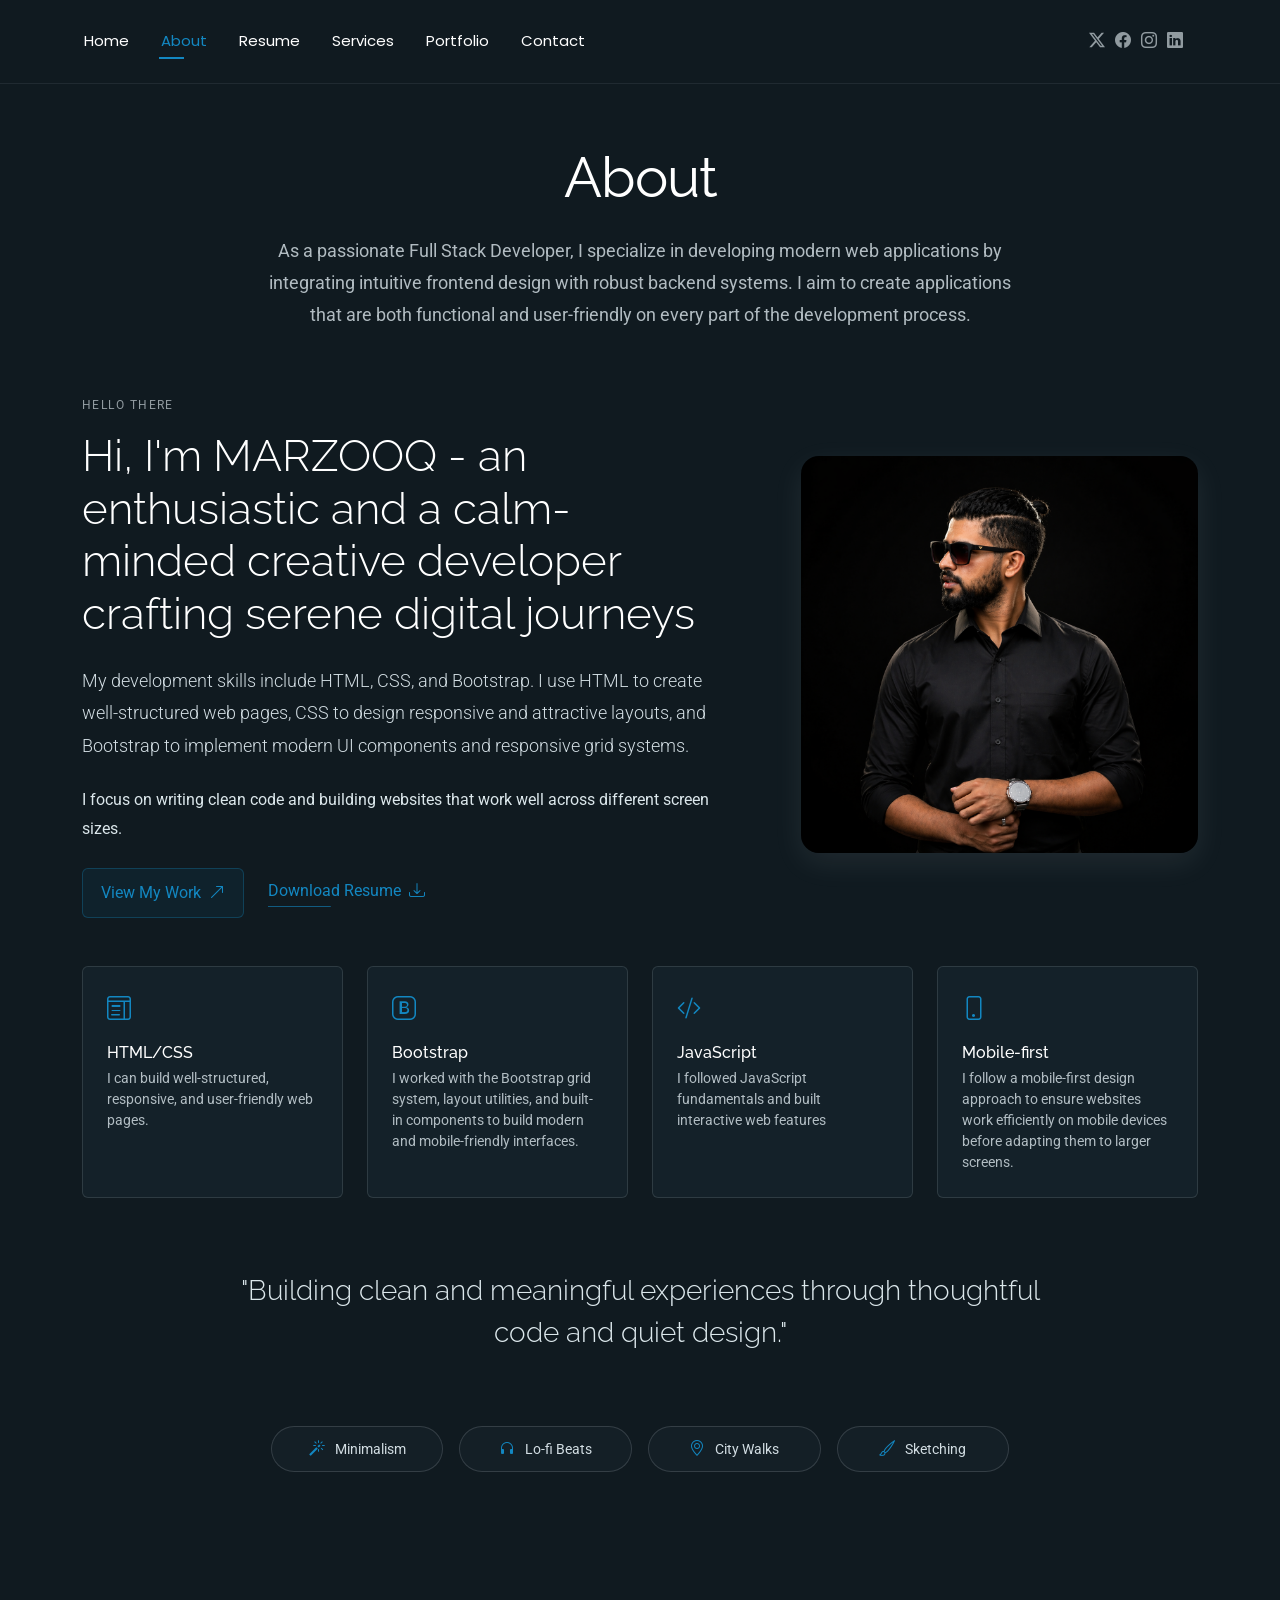
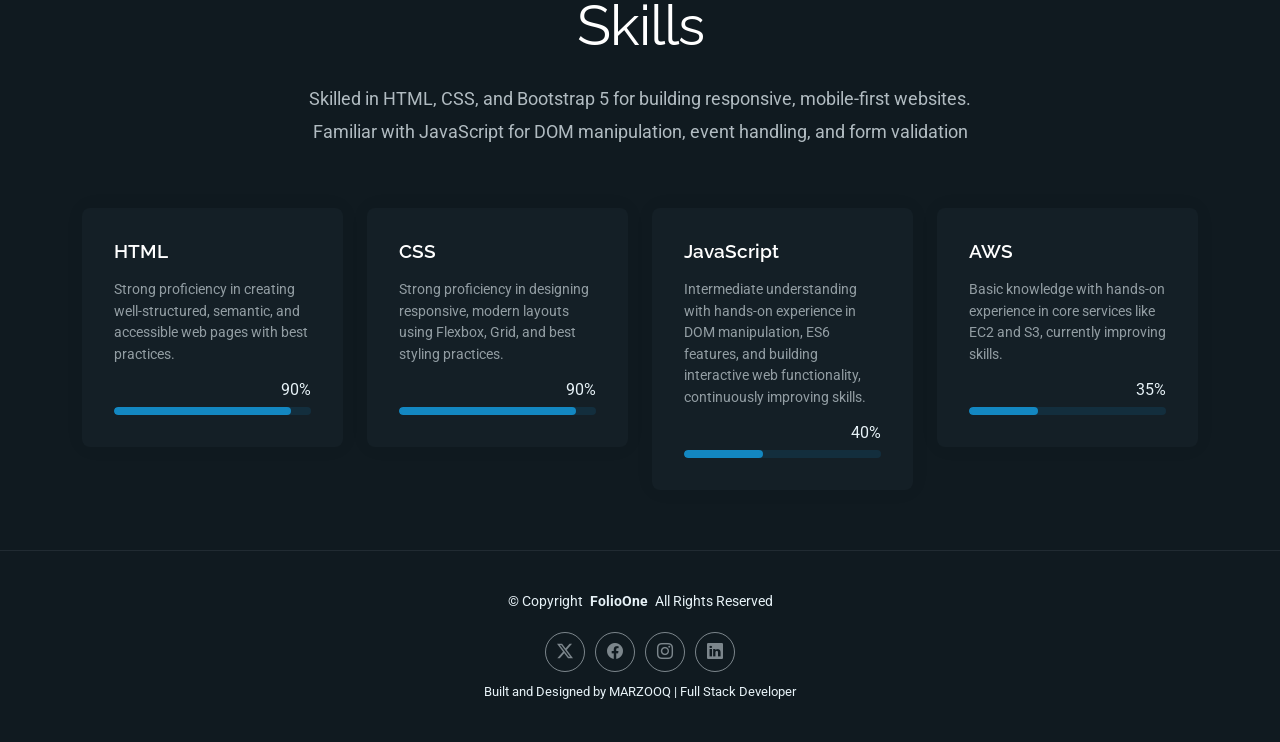
==== about.html @ c89bd039 "Add files via upload" ====
<!DOCTYPE html>
<html lang="en">

<head>
  <meta charset="utf-8">
  <meta content="width=device-width, initial-scale=1.0" name="viewport">
  <title>About - FolioOne Bootstrap Template</title>
  <meta name="description" content="">
  <meta name="keywords" content="">

  <!-- Favicons -->
  <link href="assets/img/favicon.png" rel="icon">
  <link href="assets/img/apple-touch-icon.png" rel="apple-touch-icon">

  <!-- Fonts -->
  <link href="https://fonts.googleapis.com" rel="preconnect">
  <link href="https://fonts.gstatic.com" rel="preconnect" crossorigin>
  <link href="https://fonts.googleapis.com/css2?family=Roboto:ital,wght@0,100;0,300;0,400;0,500;0,700;0,900;1,100;1,300;1,400;1,500;1,700;1,900&family=Poppins:ital,wght@0,100;0,200;0,300;0,400;0,500;0,600;0,700;0,800;0,900;1,100;1,200;1,300;1,400;1,500;1,600;1,700;1,800;1,900&family=Raleway:ital,wght@0,100;0,200;0,300;0,400;0,500;0,600;0,700;0,800;0,900;1,100;1,200;1,300;1,400;1,500;1,600;1,700;1,800;1,900&display=swap" rel="stylesheet">

  <!-- Vendor CSS Files -->
  <link href="assets/vendor/bootstrap/css/bootstrap.min.css" rel="stylesheet">
  <link href="assets/vendor/bootstrap-icons/bootstrap-icons.css" rel="stylesheet">
  <link href="assets/vendor/aos/aos.css" rel="stylesheet">
  <link href="assets/vendor/swiper/swiper-bundle.min.css" rel="stylesheet">
  <link href="assets/vendor/glightbox/css/glightbox.min.css" rel="stylesheet">

  <!-- Main CSS File -->
  <link href="assets/css/main.css" rel="stylesheet">

  <!-- =======================================================
  * Template Name: FolioOne
  * Template URL: https://bootstrapmade.com/folioone-bootstrap-portfolio-website-template/
  * Updated: Aug 23 2025 with Bootstrap v5.3.7
  * Author: BootstrapMade.com
  * License: https://bootstrapmade.com/license/
  ======================================================== -->
</head>

<body class="about-page">

  <header id="header" class="header d-flex align-items-center light-background sticky-top">
    <div class="container position-relative d-flex align-items-center justify-content-between">

      <!-- <a href="index.html" class="logo d-flex align-items-center me-auto me-xl-0">
      <img src="assets/img/logo.webp" alt="">
      <h1 class="sitename">FolioOne</h1> 
    </a> -->

      <nav id="navmenu" class="navmenu">
        <ul>
          <li><a href="index.html">Home</a></li>
          <li><a href="about.html" class="active">About</a></li>
          <li><a href="resume.html">Resume</a></li>
          <li><a href="services.html">Services</a></li>
          <li><a href="portfolio.html">Portfolio</a></li>
          <!-- <li class="dropdown"><a href="#"><span>Gallery</span> <i class="bi bi-chevron-down toggle-dropdown"></i></a>
            <ul>
              <li><a href="#">Dropdown 1</a></li>
              <li class="dropdown"><a href="#"><span>Photo Gallery</span> <i class="bi bi-chevron-down toggle-dropdown"></i></a>
                <ul>
                  <li><a href="#">Work Life</a></li>
                  <li><a href="#">Travel Memories</a></li>
                  <li><a href="#">Fun with Frinds</a></li>
                  <li><a href="#">This is our Village</a></li>
                  <li><a href="#">Food Gallery</a></li>
                </ul>
              </li>
              <li><a href="#">Dropdown 2</a></li>
              <li><a href="#">Dropdown 3</a></li>
              <li><a href="#">Dropdown 4</a></li>
            </ul>
          </li> -->
          <li><a href="contact.html">Contact</a></li>
        </ul>
        <i class="mobile-nav-toggle d-xl-none bi bi-list"></i>
      </nav>

      <div class="header-social-links">
        <a href="https://x.com/MARZOOQ2994" class="twitter"><i class="bi bi-twitter-x"></i></a>
        <a href="https://www.facebook.com/MarzooqMarzooqMZ" class="facebook"><i class="bi bi-facebook"></i></a>
        <a href="https://www.instagram.com/marzooq_marzooq_?igsh=MXN5eTN5eXBiYWl3YQ==" class="instagram"><i class="bi bi-instagram"></i></a>
        <a href="https://www.linkedin.com/in/marzooq-marzooq-4866113b1" class="linkedin"><i class="bi bi-linkedin"></i></a>
      </div>

    </div>
  </header>

  <main class="main">

    <!-- About Section -->
    <section id="about" class="about section">

      <!-- Section Title -->
      <div class="container section-title" data-aos="fade-up">
        <h2>About</h2>
        <p>As a passionate Full Stack Developer, I specialize in developing modern web applications by integrating intuitive frontend design with robust backend systems. I aim to create applications that are both functional and user-friendly on every part of the development process.</p>
      </div><!-- End Section Title -->

      <div class="container" data-aos="fade-up" data-aos-delay="100">

        <!-- Intro + Photo -->
        <div class="row align-items-center justify-content-between gy-5 mb-5">
          <div class="col-lg-7" data-aos="fade-right" data-aos-delay="150">
            <div class="intro-content">
              <span class="eyebrow">Hello there</span>
              <h2 class="headline">Hi, I'm MARZOOQ - an enthusiastic and a calm-minded creative developer crafting serene digital journeys</h2>
              <p class="lead">
                My development skills include HTML, CSS, and Bootstrap. I use HTML to create well-structured web pages, CSS to design responsive and attractive layouts, and Bootstrap to implement modern UI components and responsive grid systems.
              </p>
              <p>
                I focus on writing clean code and building websites that work well across different screen sizes.
              </p>

              <div class="cta-group">
                <a href="#portfolio" class="btn-ghost">
                  View My Work <i class="bi bi-arrow-up-right"></i>
                </a>
                <a href="#" class="link-underline">
                  Download Resume <i class="bi bi-download"></i>
                </a>
              </div>
            </div>
          </div>

          <div class="col-lg-5" data-aos="zoom-in" data-aos-delay="250">
            <figure class="profile-figure text-center text-lg-end">
              <img src="assets/img/profile/Marzooq.png" alt="Portrait of Alex" class="img-fluid profile-photo">
            </figure>
          </div>
        </div>
        <!-- End Intro + Photo -->

        <!-- Skills Grid -->
        <div class="mb-5">
          <div class="row g-4">
            <div class="col-6 col-md-4 col-lg-3" data-aos="fade-up" data-aos-delay="120">
              <div class="skill-item">
                <i class="bi bi-layout-text-window"></i>
                <h3>HTML/CSS</h3>
                <p>I can build well-structured, responsive, and user-friendly web pages.</p>
              </div>
            </div>
            <div class="col-6 col-md-4 col-lg-3" data-aos="fade-up" data-aos-delay="180">
              <div class="skill-item">
                <i class="bi bi-bootstrap"></i>
                <h3>Bootstrap</h3>
                <p>I worked with the Bootstrap grid system, layout utilities, and built-in components to build modern and mobile-friendly interfaces.</p>
              </div>
            </div>
            <div class="col-6 col-md-4 col-lg-3" data-aos="fade-up" data-aos-delay="240">
              <div class="skill-item">
                <i class="bi bi-code-slash"></i>
                <h3>JavaScript</h3>
                <p>I followed JavaScript fundamentals and built interactive web features</p>
              </div>
            </div>
            <div class="col-6 col-md-4 col-lg-3" data-aos="fade-up" data-aos-delay="300">
              <div class="skill-item">
                <i class="bi bi-phone"></i>
                <h3>Mobile-first</h3>
                <p>I follow a mobile-first design approach to ensure websites work efficiently on mobile devices before adapting them to larger screens.</p>
              </div>
            </div>
          </div>
        </div>
        <!-- End Skills Grid -->

        <!-- Journey Timeline -->
        <!-- <div class="mb-5">
          <div class="row g-4">
            <div class="col-md-6 col-lg-3" data-aos="fade-up" data-aos-delay="120">
              <article class="timeline-item">
                <span class="dot"></span>
                <time>2018</time>
                <h4>B.A. in Design</h4>
                <p>Quisque euismod turpis ut sapien luctus bibendum.</p>
              </article>
            </div>
            <div class="col-md-6 col-lg-3" data-aos="fade-up" data-aos-delay="180">
              <article class="timeline-item">
                <span class="dot"></span>
                <time>2020</time>
                <h4>Freelance Start</h4>
                <p>Mauris non arcu non urna convallis vulputate.</p>
              </article>
            </div>
            <div class="col-md-6 col-lg-3" data-aos="fade-up" data-aos-delay="240">
              <article class="timeline-item">
                <span class="dot"></span>
                <time>2022</time>
                <h4>Joined Creative Studio</h4>
                <p>Nunc sed nibh et libero fermentum posuere.</p>
              </article>
            </div>
            <div class="col-md-6 col-lg-3" data-aos="fade-up" data-aos-delay="300">
              <article class="timeline-item">
                <span class="dot"></span>
                <time>2026</time>
                <h4>Lead Frontend</h4>
                <p>Proin commodo massa sit amet urna pretium.</p>
              </article>
            </div>
          </div>
        </div> -->
        <!-- End Journey Timeline -->

        <!-- Quote -->
        <blockquote class="personal-quote text-center mb-5" data-aos="fade-down" data-aos-delay="200">
          <p>"Building clean and meaningful experiences through thoughtful code and quiet design."</p>
        </blockquote>
        <!-- End Quote -->

        <!-- Fun Facts -->
        <div class="row g-3 justify-content-center">
          <div class="col-6 col-md-3 col-lg-2" data-aos="zoom-in" data-aos-delay="120">
            <div class="fact-pill">
              <i class="bi bi-magic"></i>
              <span>Minimalism</span>
            </div>
          </div>
          <div class="col-6 col-md-3 col-lg-2" data-aos="zoom-in" data-aos-delay="160">
            <div class="fact-pill">
              <i class="bi bi-headphones"></i>
              <span>Lo-fi Beats</span>
            </div>
          </div>
          <div class="col-6 col-md-3 col-lg-2" data-aos="zoom-in" data-aos-delay="200">
            <div class="fact-pill">
              <i class="bi bi-geo-alt"></i>
              <span>City Walks</span>
            </div>
          </div>
          <div class="col-6 col-md-3 col-lg-2" data-aos="zoom-in" data-aos-delay="240">
            <div class="fact-pill">
              <i class="bi bi-brush"></i>
              <span>Sketching</span>
            </div>
          </div>
        </div>
        <!-- End Fun Facts -->

      </div>

    </section><!-- /About Section -->

    <!-- Skills Section -->
    <section id="skills" class="skills section">

      <!-- Section Title -->
      <div class="container section-title" data-aos="fade-up">
        <h2>Skills</h2>
        <p>Skilled in HTML, CSS, and Bootstrap 5 for building responsive, mobile-first websites. Familiar with JavaScript for DOM manipulation, event handling, and form validation</p>
      </div><!-- End Section Title -->

      <div class="container" data-aos="fade-up" data-aos-delay="100">

        <div class="row g-4 skills-animation">

          <div class="col-md-6 col-lg-3" data-aos="fade-up" data-aos-delay="100">
            <div class="skill-box">
              <h3>HTML</h3>
              <p>Strong proficiency in creating well-structured, semantic, and accessible web pages with best practices.</p>
              <span class="text-end d-block">90%</span>
              <div class="progress">
                <div class="progress-bar" role="progressbar" aria-valuenow="90" aria-valuemin="0" aria-valuemax="100"></div>
              </div>
            </div>
          </div>

          <div class="col-md-6 col-lg-3" data-aos="fade-up" data-aos-delay="200">
            <div class="skill-box">
              <h3>CSS</h3>
              <p>Strong proficiency in designing responsive, modern layouts using Flexbox, Grid, and best styling practices.</p>
              <span class="text-end d-block">90%</span>
              <div class="progress">
                <div class="progress-bar" role="progressbar" aria-valuenow="90" aria-valuemin="0" aria-valuemax="100"></div>
              </div>
            </div>
          </div>

          <div class="col-md-6 col-lg-3" data-aos="fade-up" data-aos-delay="300">
            <div class="skill-box">
              <h3>JavaScript</h3>
              <p>Intermediate understanding with hands-on experience in DOM manipulation, ES6 features, and building interactive web functionality, continuously improving skills.</p>
              <span class="text-end d-block">40%</span>
              <div class="progress">
                <div class="progress-bar" role="progressbar" aria-valuenow="40" aria-valuemin="0" aria-valuemax="100"></div>
              </div>
            </div>
          </div>

          <div class="col-md-6 col-lg-3" data-aos="fade-up" data-aos-delay="400">
            <div class="skill-box">
              <h3>AWS</h3>
              <p>Basic knowledge with hands-on experience in core services like EC2 and S3, currently improving skills.</p>
              <span class="text-end d-block">35%</span>
              <div class="progress">
                <div class="progress-bar" role="progressbar" aria-valuenow="35" aria-valuemin="0" aria-valuemax="100">
                </div>
              </div>
            </div>
          </div>

        </div>

      </div>

    </section><!-- /Skills Section -->

    <!-- Stats Section -->
    <!-- <section id="stats" class="stats section dark-background">

      <div class="container" data-aos="fade-up" data-aos-delay="100">

        <div class="row align-items-center">
          <div class="col-lg-4" data-aos="fade-up" data-aos-delay="200">
            <div class="avatars d-flex align-items-center">
              <img src="assets/img/person/person-m-2.webp" alt="Avatar 1" class="rounded-circle" loading="lazy">
              <img src="assets/img/person/person-m-3.webp" alt="Avatar 2" class="rounded-circle" loading="lazy">
              <img src="assets/img/person/person-f-5.webp" alt="Avatar 3" class="rounded-circle" loading="lazy">
              <img src="assets/img/person/person-m-5.webp" alt="Avatar 4" class="rounded-circle" loading="lazy">
            </div>
          </div>

          <div class="col-lg-8">
            <div class="row counters">
              <div class="col-md-4" data-aos="fade-up" data-aos-delay="300">
                <h2><span data-purecounter-start="0" data-purecounter-end="185" data-purecounter-duration="1" class="purecounter"></span>+</h2>
                <p>Nemo enim ipsam</p>
              </div>

              <div class="col-md-4" data-aos="fade-up" data-aos-delay="400">
                <h2><span data-purecounter-start="0" data-purecounter-end="32" data-purecounter-duration="1" class="purecounter"></span>K</h2>
                <p>Voluptatem sequi</p>
              </div>

              <div class="col-md-4" data-aos="fade-up" data-aos-delay="500">
                <h2><span data-purecounter-start="0" data-purecounter-end="128" data-purecounter-duration="1" class="purecounter"></span>+</h2>
                <p>Dolor sit consectetur</p>
              </div>
            </div>
          </div>
        </div>
      </div>

    </section>/Stats Section -->

    <!-- Testimonials Section -->
    <!-- <section id="testimonials" class="testimonials section"> -->

      <!-- Section Title -->
      <!-- <div class="container section-title" data-aos="fade-up">
        <h2>Testimonials</h2>
        <p>Necessitatibus eius consequatur ex aliquid fuga eum quidem sint consectetur velit</p>
      </div>End Section Title

      <div class="container" data-aos="fade-up" data-aos-delay="100">

        <div class="swiper init-swiper">
          <script type="application/json" class="swiper-config">
            {
              "loop": true,
              "speed": 600,
              "autoplay": {
                "delay": 5000
              },
              "slidesPerView": "auto",
              "pagination": {
                "el": ".swiper-pagination",
                "type": "bullets",
                "clickable": true
              }
            }
          </script>
          <div class="swiper-wrapper">

            <div class="swiper-slide">
              <div class="testimonial-item">
                <div class="row gy-4 justify-content-center">
                  <div class="col-lg-6">
                    <div class="testimonial-content">
                      <p>
                        <i class="bi bi-quote quote-icon-left"></i>
                        <span>Proin iaculis purus consequat sem cure digni ssim donec porttitora entum suscipit rhoncus. Accusantium quam, ultricies eget id, aliquam eget nibh et. Maecen aliquam, risus at semper.</span>
                        <i class="bi bi-quote quote-icon-right"></i>
                      </p>
                      <h3>Saul Goodman</h3>
                      <h4>Ceo &amp; Founder</h4>
                      <div class="stars">
                        <i class="bi bi-star-fill"></i><i class="bi bi-star-fill"></i><i class="bi bi-star-fill"></i><i class="bi bi-star-fill"></i><i class="bi bi-star-fill"></i>
                      </div>
                    </div>
                  </div>
                  <div class="col-lg-2 text-center">
                    <img src="assets/img/person/person-m-9.webp" class="img-fluid testimonial-img" alt="">
                  </div>
                </div>
              </div> -->
            <!-- </div>End testimonial item -->

            <!-- <div class="swiper-slide">
              <div class="testimonial-item">
                <div class="row gy-4 justify-content-center">
                  <div class="col-lg-6">
                    <div class="testimonial-content">
                      <p>
                        <i class="bi bi-quote quote-icon-left"></i>
                        <span>Export tempor illum tamen malis malis eram quae irure esse labore quem cillum quid cillum eram malis quorum velit fore eram velit sunt aliqua noster fugiat irure amet legam anim culpa.</span>
                        <i class="bi bi-quote quote-icon-right"></i>
                      </p>
                      <h3>Sara Wilsson</h3>
                      <h4>Designer</h4>
                      <div class="stars">
                        <i class="bi bi-star-fill"></i><i class="bi bi-star-fill"></i><i class="bi bi-star-fill"></i><i class="bi bi-star-fill"></i><i class="bi bi-star-fill"></i>
                      </div>
                    </div>
                  </div>
                  <div class="col-lg-2 text-center">
                    <img src="assets/img/person/person-f-5.webp" class="img-fluid testimonial-img" alt="">
                  </div>
                </div>
              </div> -->
            <!-- </div>End testimonial item -->

            <!-- <div class="swiper-slide">
              <div class="testimonial-item">
                <div class="row gy-4 justify-content-center">
                  <div class="col-lg-6">
                    <div class="testimonial-content">
                      <p>
                        <i class="bi bi-quote quote-icon-left"></i>
                        <span>Enim nisi quem export duis labore cillum quae magna enim sint quorum nulla quem veniam duis minim tempor labore quem eram duis noster aute amet eram fore quis sint minim.</span>
                        <i class="bi bi-quote quote-icon-right"></i>
                      </p>
                      <h3>Jena Karlis</h3>
                      <h4>Store Owner</h4>
                      <div class="stars">
                        <i class="bi bi-star-fill"></i><i class="bi bi-star-fill"></i><i class="bi bi-star-fill"></i><i class="bi bi-star-fill"></i><i class="bi bi-star-fill"></i>
                      </div>
                    </div>
                  </div>
                  <div class="col-lg-2 text-center">
                    <img src="assets/img/person/person-f-12.webp" class="img-fluid testimonial-img" alt="">
                  </div>
                </div>
              </div>
            </div>End testimonial item -->

            <!-- <div class="swiper-slide">
              <div class="testimonial-item">
                <div class="row gy-4 justify-content-center">
                  <div class="col-lg-6">
                    <div class="testimonial-content">
                      <p>
                        <i class="bi bi-quote quote-icon-left"></i>
                        <span>Fugiat enim eram quae cillum dolore dolor amet nulla culpa multos export minim fugiat minim velit minim dolor enim duis veniam ipsum anim magna sunt elit fore quem dolore labore illum veniam.</span>
                        <i class="bi bi-quote quote-icon-right"></i>
                      </p>
                      <h3>John Larson</h3>
                      <h4>Entrepreneur</h4>
                      <div class="stars">
                        <i class="bi bi-star-fill"></i><i class="bi bi-star-fill"></i><i class="bi bi-star-fill"></i><i class="bi bi-star-fill"></i><i class="bi bi-star-fill"></i>
                      </div>
                    </div>
                  </div>
                  <div class="col-lg-2 text-center">
                    <img src="assets/img/person/person-m-12.webp" class="img-fluid testimonial-img" alt="">
                  </div>
                </div>
              </div>
            </div>End testimonial item -->

          <!-- </div>
          <div class="swiper-pagination"></div>
        </div>

      </div>

    </section>/Testimonials Section -->

  </main>

  <footer id="footer" class="footer">

    <div class="container">
      <div class="copyright text-center ">
        <p>© <span>Copyright</span> <strong class="px-1 sitename">FolioOne</strong> <span>All Rights Reserved<br></span></p>
      </div>
      <div class="social-links d-flex justify-content-center">
        <a href="https://x.com/MARZOOQ2994"><i class="bi bi-twitter-x"></i></a>
        <a href="https://www.facebook.com/MarzooqMarzooqMZ"><i class="bi bi-facebook"></i></a>
        <a href="https://www.instagram.com/marzooq_marzooq_?igsh=MXN5eTN5eXBiYWl3YQ=="><i class="bi bi-instagram"></i></a>
        <a href="https://www.linkedin.com/in/marzooq-marzooq-4866113b1/"><i class="bi bi-linkedin"></i></a>
      </div>
      <div class="credits">
        <!-- All the links in the footer should remain intact. -->
        <!-- You can delete the links only if you've purchased the pro version. -->
        <!-- Licensing information: https://bootstrapmade.com/license/ -->
        <!-- Purchase the pro version with working PHP/AJAX contact form: [buy-url] -->
        Built and Designed by MARZOOQ | Full Stack Developer
      </div>
    </div>

  </footer>

  <!-- Scroll Top -->
  <a href="#" id="scroll-top" class="scroll-top d-flex align-items-center justify-content-center"><i class="bi bi-arrow-up-short"></i></a>

  <!-- Preloader -->
  <div id="preloader"></div>

  <!-- Vendor JS Files -->
  <script src="assets/vendor/bootstrap/js/bootstrap.bundle.min.js"></script>
  <script src="assets/vendor/php-email-form/validate.js"></script>
  <script src="assets/vendor/aos/aos.js"></script>
  <script src="assets/vendor/typed.js/typed.umd.js"></script>
  <script src="assets/vendor/waypoints/noframework.waypoints.js"></script>
  <script src="assets/vendor/purecounter/purecounter_vanilla.js"></script>
  <script src="assets/vendor/swiper/swiper-bundle.min.js"></script>
  <script src="assets/vendor/imagesloaded/imagesloaded.pkgd.min.js"></script>
  <script src="assets/vendor/isotope-layout/isotope.pkgd.min.js"></script>
  <script src="assets/vendor/glightbox/js/glightbox.min.js"></script>

  <!-- Main JS File -->
  <script src="assets/js/main.js"></script>

</body>

</html>
---- assets/css/main.css ----
/**
* Template Name: FolioOne
* Template URL: https://bootstrapmade.com/folioone-bootstrap-portfolio-website-template/
* Updated: Aug 23 2025 with Bootstrap v5.3.7
* Author: BootstrapMade.com
* License: https://bootstrapmade.com/license/
*/

/*--------------------------------------------------------------
# Font & Color Variables
# Help: https://bootstrapmade.com/color-system/
--------------------------------------------------------------*/
/* Fonts */
:root {
  --default-font: "Roboto",  system-ui, -apple-system, "Segoe UI", Roboto, "Helvetica Neue", Arial, "Noto Sans", "Liberation Sans", sans-serif, "Apple Color Emoji", "Segoe UI Emoji", "Segoe UI Symbol", "Noto Color Emoji";
  --heading-font: "Raleway",  sans-serif;
  --nav-font: "Poppins",  sans-serif;
}

/* Global Colors - The following color variables are used throughout the website. Updating them here will change the color scheme of the entire website */
:root { 
  --background-color: #101a20; /* Background color for the entire website, including individual sections */
  --default-color: #e7f2f7; /* Default color used for the majority of the text content across the entire website */
  --heading-color: #ffffff; /* Color for headings, subheadings and title throughout the website */
  --accent-color: #1387c1; /* Accent color that represents your brand on the website. It's used for buttons, links, and other elements that need to stand out */
  --surface-color: #141f26; /* The surface color is used as a background of boxed elements within sections, such as cards, icon boxes, or other elements that require a visual separation from the global background. */
  --contrast-color: #ffffff; /* Contrast color for text, ensuring readability against backgrounds of accent, heading, or default colors. */
}

/* Nav Menu Colors - The following color variables are used specifically for the navigation menu. They are separate from the global colors to allow for more customization options */
:root {
  --nav-color: #ffffff;  /* The default color of the main navmenu links */
  --nav-hover-color: #1387c1; /* Applied to main navmenu links when they are hovered over or active */
  --nav-mobile-background-color: #213642; /* Used as the background color for mobile navigation menu */
  --nav-dropdown-background-color: #051117; /* Used as the background color for dropdown items that appear when hovering over primary navigation items */
  --nav-dropdown-color: #e7f2f7; /* Used for navigation links of the dropdown items in the navigation menu. */
  --nav-dropdown-hover-color: #1387c1; /* Similar to --nav-hover-color, this color is applied to dropdown navigation links when they are hovered over. */
}

/* Color Presets - These classes override global colors when applied to any section or element, providing reuse of the sam color scheme. */

.light-background {
  --background-color: #142027;
  --surface-color: #325264;
}

.dark-background {
  --background-color: #0b1419;
  --default-color: #ffffff;
  --heading-color: #ffffff;
  --surface-color: #252525;
  --contrast-color: #ffffff;
}

/* Smooth scroll */
:root {
  scroll-behavior: smooth;
}

/*--------------------------------------------------------------
# General Styling & Shared Classes
--------------------------------------------------------------*/
body {
  color: var(--default-color);
  background-color: var(--background-color);
  font-family: var(--default-font);
}

a {
  color: var(--accent-color);
  text-decoration: none;
  transition: 0.3s;
}

a:hover {
  color: color-mix(in srgb, var(--accent-color), transparent 25%);
  text-decoration: none;
}

h1,
h2,
h3,
h4,
h5,
h6 {
  color: var(--heading-color);
  font-family: var(--heading-font);
}

/* PHP Email Form Messages
------------------------------*/
.php-email-form .error-message {
  display: none;
  background: #df1529;
  color: #ffffff;
  text-align: left;
  padding: 15px;
  margin-bottom: 24px;
  font-weight: 600;
}

.php-email-form .sent-message {
  display: none;
  color: #ffffff;
  background: #059652;
  text-align: center;
  padding: 15px;
  margin-bottom: 24px;
  font-weight: 600;
}

.php-email-form .loading {
  display: none;
  background: var(--surface-color);
  text-align: center;
  padding: 15px;
  margin-bottom: 24px;
}

.php-email-form .loading:before {
  content: "";
  display: inline-block;
  border-radius: 50%;
  width: 24px;
  height: 24px;
  margin: 0 10px -6px 0;
  border: 3px solid var(--accent-color);
  border-top-color: var(--surface-color);
  animation: php-email-form-loading 1s linear infinite;
}

@keyframes php-email-form-loading {
  0% {
    transform: rotate(0deg);
  }

  100% {
    transform: rotate(360deg);
  }
}

/*--------------------------------------------------------------
# Global Header
--------------------------------------------------------------*/
.header {
  --background-color: rgba(255, 255, 255, 0);
  color: var(--default-color);
  background-color: var(--background-color);
  padding: 15px 0;
  transition: all 0.5s;
  z-index: 997;
  border-bottom: 1px solid color-mix(in srgb, var(--default-color), transparent 92%);
}

.header .logo {
  line-height: 1;
}

.header .logo img {
  max-height: 36px;
  margin-right: 8px;
}

.header .logo h1 {
  font-size: 32px;
  margin: 0;
  font-weight: 400;
  color: var(--heading-color);
}

.header .header-social-links {
  padding-right: 15px;
}

.header .header-social-links a {
  color: color-mix(in srgb, var(--default-color), transparent 40%);
  padding-left: 6px;
  display: inline-block;
  transition: 0.3s;
  font-size: 16px;
}

.header .header-social-links a:hover {
  color: var(--default-color);
}

.header .header-social-links a i {
  line-height: 0px;
}

@media (max-width: 1200px) {
  .header .logo {
    order: 1;
  }

  .header .header-social-links {
    order: 2;
  }

  .header .navmenu {
    order: 3;
  }
}

/* Global Header on Scroll
------------------------------*/
.scrolled .header {
  --background-color: rgba(16, 26, 32, 0.9);
}

/*--------------------------------------------------------------
# Navigation Menu
--------------------------------------------------------------*/
/* Desktop Navigation */
@media (min-width: 1200px) {
  .navmenu {
    padding: 0;
  }

  .navmenu ul {
    margin: 0;
    padding: 0;
    display: flex;
    list-style: none;
    align-items: center;
  }

  .navmenu li {
    position: relative;
  }

  .navmenu>ul>li {
    white-space: nowrap;
    padding: 15px 28px 15px 0;
  }

  .navmenu>ul>li:last-child {
    padding-right: 0;
  }

  .navmenu a,
  .navmenu a:focus {
    color: var(--nav-color);
    font-size: 15px;
    padding: 0 2px;
    font-family: var(--nav-font);
    font-weight: 400;
    display: flex;
    align-items: center;
    justify-content: space-between;
    white-space: nowrap;
    transition: 0.3s;
    position: relative;
  }

  .navmenu a i,
  .navmenu a:focus i {
    font-size: 12px;
    line-height: 0;
    margin-left: 5px;
    transition: 0.3s;
  }

  .navmenu>ul>li>a:before {
    content: "";
    position: absolute;
    height: 2px;
    bottom: -6px;
    left: 0;
    background-color: var(--nav-hover-color);
    visibility: hidden;
    width: 0px;
    transition: all 0.3s ease-in-out 0s;
  }

  .navmenu a:hover:before,
  .navmenu li:hover>a:before,
  .navmenu .active:before {
    visibility: visible;
    width: 25px;
  }

  .navmenu li:hover>a,
  .navmenu .active,
  .navmenu .active:focus {
    color: var(--nav-hover-color);
  }

  .navmenu .dropdown ul {
    margin: 0;
    padding: 10px 0;
    background: var(--nav-dropdown-background-color);
    display: block;
    position: absolute;
    visibility: hidden;
    left: -5px;
    top: 130%;
    opacity: 0;
    transition: 0.3s;
    border-radius: 4px;
    z-index: 99;
    box-shadow: 0px 0px 30px rgba(0, 0, 0, 0.1);
  }

  .navmenu .dropdown ul li {
    min-width: 200px;
  }

  .navmenu .dropdown ul a {
    padding: 10px 20px;
    font-size: 15px;
    text-transform: none;
    color: var(--nav-dropdown-color);
  }

  .navmenu .dropdown ul a i {
    font-size: 12px;
  }

  .navmenu .dropdown ul a:hover,
  .navmenu .dropdown ul .active:hover,
  .navmenu .dropdown ul li:hover>a {
    color: var(--nav-dropdown-hover-color);
  }

  .navmenu .dropdown:hover>ul {
    opacity: 1;
    top: 100%;
    visibility: visible;
  }

  .navmenu .dropdown .dropdown ul {
    top: 0;
    left: -90%;
    visibility: hidden;
  }

  .navmenu .dropdown .dropdown:hover>ul {
    opacity: 1;
    top: 0;
    left: -100%;
    visibility: visible;
  }
}

/* Mobile Navigation */
@media (max-width: 1199px) {
  .mobile-nav-toggle {
    color: var(--nav-color);
    font-size: 28px;
    line-height: 0;
    margin-right: 10px;
    cursor: pointer;
    transition: color 0.3s;
  }

  .navmenu {
    padding: 0;
    z-index: 9997;
  }

  .navmenu ul {
    display: none;
    list-style: none;
    position: absolute;
    inset: 60px 20px 20px 20px;
    padding: 10px 0;
    margin: 0;
    border-radius: 6px;
    background-color: var(--nav-mobile-background-color);
    border: 1px solid color-mix(in srgb, var(--default-color), transparent 90%);
    box-shadow: none;
    overflow-y: auto;
    transition: 0.3s;
    z-index: 9998;
  }

  .navmenu a,
  .navmenu a:focus {
    color: var(--nav-dropdown-color);
    padding: 10px 20px;
    font-family: var(--nav-font);
    font-size: 17px;
    font-weight: 500;
    display: flex;
    align-items: center;
    justify-content: space-between;
    white-space: nowrap;
    transition: 0.3s;
  }

  .navmenu a i,
  .navmenu a:focus i {
    font-size: 12px;
    line-height: 0;
    margin-left: 5px;
    width: 30px;
    height: 30px;
    display: flex;
    align-items: center;
    justify-content: center;
    border-radius: 50%;
    transition: 0.3s;
    background-color: color-mix(in srgb, var(--accent-color), transparent 90%);
  }

  .navmenu a i:hover,
  .navmenu a:focus i:hover {
    background-color: var(--accent-color);
    color: var(--contrast-color);
  }

  .navmenu a:hover,
  .navmenu .active,
  .navmenu .active:focus {
    color: var(--nav-dropdown-hover-color);
  }

  .navmenu .active i,
  .navmenu .active:focus i {
    background-color: var(--accent-color);
    color: var(--contrast-color);
    transform: rotate(180deg);
  }

  .navmenu .dropdown ul {
    position: static;
    display: none;
    z-index: 99;
    padding: 10px 0;
    margin: 10px 20px;
    background-color: var(--nav-dropdown-background-color);
    transition: all 0.5s ease-in-out;
  }

  .navmenu .dropdown ul ul {
    background-color: rgba(33, 37, 41, 0.1);
  }

  .navmenu .dropdown>.dropdown-active {
    display: block;
    background-color: rgba(33, 37, 41, 0.03);
  }

  .mobile-nav-active {
    overflow: hidden;
  }

  .mobile-nav-active .mobile-nav-toggle {
    color: #fff;
    position: absolute;
    font-size: 32px;
    top: 15px;
    right: 15px;
    margin-right: 0;
    z-index: 9999;
  }

  .mobile-nav-active .navmenu {
    position: fixed;
    overflow: hidden;
    inset: 0;
    background: rgba(33, 37, 41, 0.8);
    transition: 0.3s;
  }

  .mobile-nav-active .navmenu>ul {
    display: block;
  }
}

/*--------------------------------------------------------------
# Global Footer
--------------------------------------------------------------*/
.footer {
  color: var(--default-color);
  background-color: var(--background-color);
  font-size: 14px;
  padding: 40px 0;
  position: relative;
  border-top: 1px solid color-mix(in srgb, var(--default-color), transparent 92%);
}

.footer .copyright p {
  margin-bottom: 0;
}

.footer .social-links {
  margin-top: 20px;
}

.footer .social-links a {
  display: flex;
  align-items: center;
  justify-content: center;
  width: 40px;
  height: 40px;
  border-radius: 50%;
  border: 1px solid color-mix(in srgb, var(--default-color), transparent 50%);
  font-size: 16px;
  color: color-mix(in srgb, var(--default-color), transparent 50%);
  margin: 0 5px;
  transition: 0.3s;
}

.footer .social-links a:hover {
  color: var(--accent-color);
  border-color: var(--accent-color);
}

.footer .credits {
  margin-top: 10px;
  font-size: 13px;
  text-align: center;
}

/*--------------------------------------------------------------
# Preloader
--------------------------------------------------------------*/
#preloader {
  position: fixed;
  inset: 0;
  z-index: 9999;
  overflow: hidden;
  background-color: var(--background-color);
  transition: all 0.6s ease-out;
  width: 100%;
  height: 100vh;
}

#preloader:before,
#preloader:after {
  content: "";
  position: absolute;
  border: 4px solid var(--accent-color);
  border-radius: 50%;
  animation: animate-preloader 2s cubic-bezier(0, 0.2, 0.8, 1) infinite;
}

#preloader:after {
  animation-delay: -0.5s;
}

@keyframes animate-preloader {
  0% {
    width: 10px;
    height: 10px;
    top: calc(50% - 5px);
    left: calc(50% - 5px);
    opacity: 1;
  }

  100% {
    width: 72px;
    height: 72px;
    top: calc(50% - 36px);
    left: calc(50% - 36px);
    opacity: 0;
  }
}

/*--------------------------------------------------------------
# Scroll Top Button
--------------------------------------------------------------*/
.scroll-top {
  position: fixed;
  visibility: hidden;
  opacity: 0;
  right: 15px;
  bottom: -15px;
  z-index: 99999;
  background-color: var(--accent-color);
  width: 44px;
  height: 44px;
  border-radius: 50px;
  transition: all 0.4s;
}

.scroll-top i {
  font-size: 24px;
  color: var(--contrast-color);
  line-height: 0;
}

.scroll-top:hover {
  background-color: color-mix(in srgb, var(--accent-color), transparent 20%);
  color: var(--contrast-color);
}

.scroll-top.active {
  visibility: visible;
  opacity: 1;
  bottom: 15px;
}

/*--------------------------------------------------------------
# Disable aos animation delay on mobile devices
--------------------------------------------------------------*/
@media screen and (max-width: 768px) {
  [data-aos-delay] {
    transition-delay: 0 !important;
  }
}

/*--------------------------------------------------------------
# Global Page Titles & Breadcrumbs
--------------------------------------------------------------*/
.page-title {
  color: var(--default-color);
  background-color: var(--background-color);
  position: relative;
}

.page-title .heading {
  padding: 80px 0;
  border-top: 1px solid color-mix(in srgb, var(--default-color), transparent 90%);
}

.page-title .heading h1 {
  font-size: 38px;
  font-weight: 700;
}

.page-title nav {
  background-color: color-mix(in srgb, var(--default-color), transparent 96%);
  padding: 20px 0;
}

.page-title nav ol {
  display: flex;
  flex-wrap: wrap;
  list-style: none;
  padding: 0;
  margin: 0;
  font-size: 16px;
  font-weight: 400;
}

.page-title nav ol li+li {
  padding-left: 10px;
}

.page-title nav ol li+li::before {
  content: "/";
  display: inline-block;
  padding-right: 10px;
  color: color-mix(in srgb, var(--default-color), transparent 70%);
}

/*--------------------------------------------------------------
# Global Sections
--------------------------------------------------------------*/
section,
.section {
  color: var(--default-color);
  background-color: var(--background-color);
  padding: 60px 0;
  scroll-margin-top: 100px;
  overflow: clip;
}

@media (max-width: 1199px) {

  section,
  .section {
    scroll-margin-top: 66px;
  }
}

/*--------------------------------------------------------------
# Global Section Titles
--------------------------------------------------------------*/
.section-title {
  text-align: center;
  padding-bottom: 60px;
  position: relative;
}

.section-title h2 {
  font-size: 3.5rem;
  font-weight: 400;
  line-height: 1.2;
  color: var(--heading-color);
  margin-bottom: 1.5rem;
  letter-spacing: -1px;
}

@media (max-width: 768px) {
  .section-title h2 {
    font-size: 2.5rem;
  }
}

.section-title p {
  font-size: 1.125rem;
  line-height: 1.8;
  color: color-mix(in srgb, var(--default-color), transparent 25%);
  max-width: 900px;
  margin: 0 auto;
  text-wrap: balance;
}

/*--------------------------------------------------------------
# Hero Section
--------------------------------------------------------------*/
.hero {
  padding: 80px 0;
  min-height: 100vh;
  display: flex;
  align-items: center;
}

.hero .hero-content h1 {
  font-size: 3.5rem;
  font-weight: 700;
  margin-bottom: 1rem;
  line-height: 1.2;
}

.hero .hero-content h1 .highlight {
  color: var(--accent-color);
  position: relative;
}

.hero .hero-content h1 .highlight::after {
  content: "";
  position: absolute;
  bottom: 0;
  left: 0;
  width: 100%;
  height: 3px;
  background: linear-gradient(90deg, var(--accent-color), color-mix(in srgb, var(--accent-color), transparent 50%));
  border-radius: 2px;
}

@media (max-width: 768px) {
  .hero .hero-content h1 {
    font-size: 2.5rem;
  }
}

.hero .hero-content h2 {
  font-size: 1.5rem;
  font-weight: 400;
  margin-bottom: 2rem;
  color: color-mix(in srgb, var(--default-color), transparent 20%);
}

.hero .hero-content h2 .typed {
  color: var(--accent-color);
  font-weight: 600;
}

@media (max-width: 768px) {
  .hero .hero-content h2 {
    font-size: 1.25rem;
  }
}

.hero .hero-content p {
  font-size: 1.1rem;
  line-height: 1.6;
  margin-bottom: 2.5rem;
  color: color-mix(in srgb, var(--default-color), transparent 30%);
}

.hero .hero-actions {
  display: flex;
  gap: 1rem;
  margin-bottom: 3rem;
}

.hero .hero-actions .btn {
  padding: 12px 30px;
  border-radius: 50px;
  font-weight: 600;
  text-decoration: none;
  transition: all 0.3s ease;
  border: 2px solid;
}

.hero .hero-actions .btn.btn-primary {
  background: var(--accent-color);
  color: var(--contrast-color);
  border-color: var(--accent-color);
}

.hero .hero-actions .btn.btn-primary:hover {
  background: color-mix(in srgb, var(--accent-color), black 15%);
  border-color: color-mix(in srgb, var(--accent-color), black 15%);
  transform: translateY(-2px);
}

.hero .hero-actions .btn.btn-outline {
  background: transparent;
  color: var(--accent-color);
  border-color: var(--accent-color);
}

.hero .hero-actions .btn.btn-outline:hover {
  transform: translateY(-2px);
}

@media (max-width: 576px) {
  .hero .hero-actions {
    flex-direction: column;
  }

  .hero .hero-actions .btn {
    text-align: center;
  }
}

.hero .social-links {
  display: flex;
  gap: 1rem;
}

.hero .social-links a {
  width: 45px;
  height: 45px;
  background: var(--surface-color);
  border-radius: 50%;
  display: flex;
  align-items: center;
  justify-content: center;
  color: var(--default-color);
  font-size: 1.2rem;
  transition: all 0.3s ease;
}

.hero .social-links a:hover {
  background: var(--accent-color);
  color: var(--contrast-color);
  transform: translateY(-3px);
  box-shadow: 0 8px 25px color-mix(in srgb, var(--accent-color), transparent 70%);
}

.hero .hero-image {
  position: relative;
}

.hero .hero-image .image-wrapper {
  position: relative;
  max-width: 450px;
  margin: 0 auto;
}

.hero .hero-image .image-wrapper img {
  border-radius: 20px;
  box-shadow: 0 5px 15px color-mix(in srgb, var(--default-color), transparent 95%);
  transition: transform 0.3s ease;
}

.hero .hero-image .image-wrapper img:hover {
  transform: scale(1.02);
}

.hero .hero-image .floating-elements {
  position: absolute;
  top: 0;
  left: 0;
  right: 0;
  bottom: 0;
  pointer-events: none;
}

.hero .hero-image .floating-elements .floating-card {
  position: absolute;
  background: var(--surface-color);
  padding: 15px 20px;
  border-radius: 15px;
  box-shadow: 0 10px 30px color-mix(in srgb, var(--default-color), transparent 90%);
  display: flex;
  align-items: center;
  gap: 10px;
  font-weight: 600;
  animation: float 3s ease-in-out infinite;
}

.hero .hero-image .floating-elements .floating-card i {
  font-size: 1.5rem;
  color: var(--accent-color);
}

.hero .hero-image .floating-elements .floating-card.design {
  top: 10%;
  right: -10%;
  animation-delay: 0s;
}

.hero .hero-image .floating-elements .floating-card.code {
  bottom: 30%;
  left: -15%;
  animation-delay: 1s;
}

.hero .hero-image .floating-elements .floating-card.creativity {
  top: 60%;
  right: -5%;
  animation-delay: 2s;
}

@media (max-width: 992px) {
  .hero .hero-image .floating-elements .floating-card {
    display: none;
  }
}

@keyframes float {

  0%,
  100% {
    transform: translateY(0px);
  }

  50% {
    transform: translateY(-10px);
  }
}

@media (max-width: 992px) {
  .hero .hero-content {
    text-align: center;
    margin-bottom: 3rem;
  }
}

/*--------------------------------------------------------------
# About Section
--------------------------------------------------------------*/
.about .intro-content .eyebrow {
  display: inline-block;
  letter-spacing: 0.12em;
  text-transform: uppercase;
  font-size: 12px;
  color: color-mix(in srgb, var(--default-color), transparent 40%);
  margin-bottom: 16px;
}

.about .intro-content .headline {
  font-family: var(--heading-font);
  font-weight: 300;
  line-height: 1.2;
  font-size: clamp(28px, 4vw, 44px);
  margin: 0 0 24px 0;
}

.about .intro-content .lead {
  font-size: 18px;
  line-height: 1.8;
  color: color-mix(in srgb, var(--default-color), transparent 10%);
  margin-bottom: 24px;
}

.about .intro-content p {
  line-height: 1.8;
  margin-bottom: 24px;
  color: color-mix(in srgb, var(--default-color), transparent 5%);
}

.about .intro-content .cta-group {
  display: flex;
  gap: 24px;
  align-items: center;
  margin-top: 24px;
}

.about .intro-content .cta-group .btn-ghost {
  display: inline-flex;
  align-items: center;
  gap: 8px;
  padding: 12px 18px;
  border-radius: 6px;
  color: var(--accent-color);
  background: color-mix(in srgb, var(--accent-color), transparent 92%);
  border: 1px solid color-mix(in srgb, var(--accent-color), transparent 70%);
  transition: 0.3s ease-in-out;
}

.about .intro-content .cta-group .btn-ghost:hover,
.about .intro-content .cta-group .btn-ghost:focus {
  color: var(--contrast-color);
  background: var(--accent-color);
  border-color: var(--accent-color);
  outline: none;
  box-shadow: 0 0 0 3px color-mix(in srgb, var(--accent-color), transparent 70%);
}

.about .intro-content .cta-group .link-underline {
  display: inline-flex;
  align-items: center;
  gap: 8px;
  position: relative;
  color: var(--accent-color);
  padding-bottom: 4px;
  transition: 0.3s ease-in-out;
}

.about .intro-content .cta-group .link-underline::after {
  content: "";
  position: absolute;
  left: 0;
  right: 0;
  bottom: 0;
  height: 1px;
  background: color-mix(in srgb, var(--accent-color), transparent 40%);
  transform: scaleX(0.4);
  transform-origin: left;
  transition: 0.3s ease-in-out;
}

.about .intro-content .cta-group .link-underline:hover,
.about .intro-content .cta-group .link-underline:focus {
  color: color-mix(in srgb, var(--accent-color), transparent 10%);
  outline: none;
}

.about .intro-content .cta-group .link-underline:hover::after,
.about .intro-content .cta-group .link-underline:focus::after {
  transform: scaleX(1);
}

.about .profile-figure {
  margin: 0;
}

.about .profile-figure .profile-photo {
  width: 88%;
  max-width: 440px;
  border-radius: 18px;
  box-shadow: 0 10px 30px color-mix(in srgb, var(--default-color), transparent 92%);
  transform: translateY(0);
  transition: transform 0.3s ease-in-out;
}

.about .profile-figure .profile-caption {
  margin-top: 24px;
  display: flex;
  align-items: center;
  justify-content: center;
}

.about .profile-figure .profile-caption .meta {
  font-size: 14px;
  color: color-mix(in srgb, var(--default-color), transparent 20%);
}

.about .profile-figure .profile-caption .meta .funfact {
  font-size: 13px;
  margin-top: 4px;
  color: color-mix(in srgb, var(--default-color), transparent 35%);
}

.about .profile-figure:hover .profile-photo {
  transform: translateY(-4px);
}

.about .skill-item {
  padding: 24px;
  border-radius: 6px;
  transition: 0.3s ease-in-out;
  background: color-mix(in srgb, var(--surface-color), var(--accent-color) 2%);
  border: 1px solid color-mix(in srgb, var(--default-color), transparent 88%);
  height: 100%;
}

.about .skill-item i {
  font-size: 24px;
  color: var(--accent-color);
  margin-bottom: 16px;
  display: inline-block;
}

.about .skill-item h3 {
  font-size: 16px;
  margin-bottom: 6px;
  font-weight: 500;
}

.about .skill-item p {
  margin: 0;
  font-size: 14px;
  color: color-mix(in srgb, var(--default-color), transparent 25%);
}

.about .skill-item:hover {
  transform: translateY(-3px);
  border-color: color-mix(in srgb, var(--accent-color), transparent 60%);
  box-shadow: 0 10px 30px color-mix(in srgb, var(--default-color), transparent 92%);
}

.about .timeline-item {
  position: relative;
  padding-left: 26px;
}

.about .timeline-item time {
  display: inline-block;
  font-size: 12px;
  letter-spacing: 0.08em;
  text-transform: uppercase;
  color: color-mix(in srgb, var(--default-color), transparent 45%);
  margin-bottom: 6px;
}

.about .timeline-item h4 {
  font-size: 18px;
  font-weight: 400;
  margin: 0 0 6px;
}

.about .timeline-item p {
  font-size: 14px;
  color: color-mix(in srgb, var(--default-color), transparent 25%);
  margin: 0;
}

.about .timeline-item .dot {
  position: absolute;
  left: 0;
  top: 4px;
  width: 10px;
  height: 10px;
  border-radius: 50%;
  background: var(--accent-color);
  box-shadow: 0 0 0 6px color-mix(in srgb, var(--accent-color), transparent 80%);
}

.about .personal-quote {
  padding: 24px 0;
}

.about .personal-quote p {
  font-family: var(--heading-font);
  font-weight: 300;
  font-size: clamp(20px, 3vw, 28px);
  line-height: 1.5;
  color: color-mix(in srgb, var(--default-color), transparent 5%);
  margin: 0 auto;
  max-width: 800px;
}

.about .fact-pill {
  display: flex;
  align-items: center;
  justify-content: center;
  gap: 10px;
  padding: 10px 14px;
  border-radius: 999px;
  border: 1px solid color-mix(in srgb, var(--default-color), transparent 85%);
  background: var(--surface-color);
  color: color-mix(in srgb, var(--default-color), transparent 10%);
  transition: 0.3s ease-in-out;
}

.about .fact-pill i {
  color: var(--accent-color);
}

.about .fact-pill span {
  font-size: 14px;
}

.about .fact-pill:hover {
  transform: translateY(-2px);
  border-color: color-mix(in srgb, var(--accent-color), transparent 60%);
  box-shadow: 0 10px 30px color-mix(in srgb, var(--default-color), transparent 92%);
}

.about .fact-pill:focus-within {
  box-shadow: 0 0 0 3px color-mix(in srgb, var(--accent-color), transparent 70%);
}

@media (max-width: 992px) {
  .about .profile-figure {
    text-align: center !important;
  }

  .about .profile-figure .profile-photo {
    width: 72%;
  }

  .about .intro-content .cta-group {
    flex-wrap: wrap;
  }
}

@media (max-width: 576px) {
  .about .profile-figure .profile-photo {
    width: 100%;
  }
}

/*--------------------------------------------------------------
# Skills Section
--------------------------------------------------------------*/
.skills .skill-box {
  background-color: var(--surface-color);
  padding: 2rem;
  border-radius: 8px;
  box-shadow: 0 0 20px rgba(0, 0, 0, 0.05);
}

.skills .skill-box h3 {
  font-size: 1.2rem;
  margin-bottom: 1rem;
  font-weight: 600;
}

.skills .skill-box p {
  font-size: 0.9rem;
  margin-bottom: 0.8rem;
  opacity: 0.6;
}

.skills .skill-box .progress {
  background-color: color-mix(in srgb, var(--accent-color), transparent 85%);
  border-radius: 50px;
  height: 8px;
  margin-top: 5px;
  overflow: hidden;
}

.skills .skill-box .progress .progress-bar {
  background-color: var(--accent-color);
  height: 100%;
  position: relative;
  border-radius: 50px;
  transition: 0.9s;
  width: 1px;
}

/*--------------------------------------------------------------
# Stats Section
--------------------------------------------------------------*/
.stats .avatars {
  position: relative;
}

.stats .avatars img {
  width: 60px;
  height: 60px;
  border: 3px solid var(--accent-color);
  margin-right: -15px;
  transition: transform 0.3s ease;
}

.stats .avatars img:hover {
  transform: translateY(-5px);
  z-index: 2;
}

.stats .counters h2 {
  color: var(--heading-color);
  font-size: 48px;
  font-weight: 700;
  margin-bottom: 10px;
}

.stats .counters h2 span {
  display: inline-block;
}

.stats .counters p {
  color: var(--default-color);
  font-size: 18px;
  margin: 0;
  opacity: 0.9;
}

@media (max-width: 991px) {
  .stats .row {
    text-align: center;
  }

  .stats .avatars {
    justify-content: center;
    margin-bottom: 40px;
  }

  .stats .counters h2 {
    font-size: 36px;
  }

  .stats .counters p {
    font-size: 16px;
  }

  .stats .counters .col-md-4 {
    margin-bottom: 30px;
  }

  .stats .counters .col-md-4:last-child {
    margin-bottom: 0;
  }
}

@media (max-width: 576px) {
  .stats {
    padding: 60px 0;
  }

  .stats .avatars {
    flex-wrap: wrap;
    justify-content: center;
  }

  .stats .avatars img {
    margin: 0 -8px;
  }
}

/*--------------------------------------------------------------
# Testimonials Section
--------------------------------------------------------------*/
.testimonials .testimonials-carousel,
.testimonials .testimonials-slider {
  overflow: hidden;
}

.testimonials .testimonial-item .testimonial-content {
  border-left: 3px solid var(--accent-color);
  padding-left: 30px;
}

.testimonials .testimonial-item .testimonial-img {
  border-radius: 50%;
  border: 4px solid var(--background-color);
  margin: 0 auto;
}

.testimonials .testimonial-item h3 {
  font-size: 20px;
  font-weight: bold;
  margin: 10px 0 5px 0;
}

.testimonials .testimonial-item h4 {
  font-size: 14px;
  color: color-mix(in srgb, var(--default-color), transparent 40%);
  margin: 0 0 10px 0;
}

.testimonials .testimonial-item .stars i {
  color: #ffc107;
  margin: 0 1px;
}

.testimonials .testimonial-item .quote-icon-left,
.testimonials .testimonial-item .quote-icon-right {
  color: color-mix(in srgb, var(--accent-color), transparent 50%);
  font-size: 26px;
  line-height: 0;
}

.testimonials .testimonial-item .quote-icon-left {
  display: inline-block;
  left: -5px;
  position: relative;
}

.testimonials .testimonial-item .quote-icon-right {
  display: inline-block;
  right: -5px;
  position: relative;
  top: 10px;
  transform: scale(-1, -1);
}

.testimonials .testimonial-item p {
  font-style: italic;
}

.testimonials .swiper-wrapper {
  height: auto;
}

.testimonials .swiper-pagination {
  margin-top: 30px;
  position: relative;
}

.testimonials .swiper-pagination .swiper-pagination-bullet {
  width: 12px;
  height: 12px;
  background-color: color-mix(in srgb, var(--default-color), transparent 85%);
  opacity: 1;
}

.testimonials .swiper-pagination .swiper-pagination-bullet-active {
  background-color: var(--accent-color);
}

/*--------------------------------------------------------------
# Resume Section
--------------------------------------------------------------*/
.resume .resume-item {
  margin-bottom: 3rem;
}

.resume .resume-item .resume-title {
  font-size: 1.75rem;
  font-weight: 700;
  margin-bottom: 1.5rem;
  padding-bottom: 1.5rem;
  position: relative;
  color: var(--heading-color);
}

.resume .resume-item .resume-title::after {
  content: "";
  position: absolute;
  display: block;
  width: 50px;
  height: 3px;
  background: var(--accent-color);
  bottom: 0;
  left: 0;
}

.resume .resume-item .resume-content {
  padding-left: 1.25rem;
  border-left: 2px solid color-mix(in srgb, var(--accent-color), transparent 85%);
}

.resume .resume-item article {
  position: relative;
  margin-bottom: 2.5rem;
}

.resume .resume-item article::before {
  content: "";
  position: absolute;
  width: 16px;
  height: 16px;
  border-radius: 50%;
  left: -1.8rem;
  top: 0.25rem;
  background: var(--background-color);
  border: 2px solid var(--accent-color);
}

.resume .resume-item article h4 {
  font-size: 1.25rem;
  font-weight: 600;
  margin-bottom: 0.5rem;
  color: var(--heading-color);
}

.resume .resume-item article h5 {
  font-size: 1rem;
  background: color-mix(in srgb, var(--accent-color), transparent 92%);
  padding: 0.375rem 0.75rem;
  display: inline-block;
  font-weight: 600;
  margin: 0.5rem 0;
  color: var(--accent-color);
  border-radius: 4px;
}

.resume .resume-item article .institution,
.resume .resume-item article .company {
  font-size: 1rem;
  margin-bottom: 1rem;
  color: color-mix(in srgb, var(--default-color), transparent 25%);
}

.resume .resume-item article p {
  margin-bottom: 1rem;
}

.resume .resume-item article ul {
  padding-left: 1.25rem;
  margin-bottom: 0;
}

.resume .resume-item article ul li {
  padding-bottom: 0.75rem;
  position: relative;
}

.resume .resume-item article ul li:last-child {
  padding-bottom: 0;
}

.resume .skill-item {
  margin-bottom: 2rem;
}

.resume .skill-item h4 {
  font-size: 1rem;
  font-weight: 600;
  margin-bottom: 0.75rem;
  color: var(--heading-color);
}

.resume .skill-item .progress {
  height: 0.75rem;
  background-color: color-mix(in srgb, var(--accent-color), transparent 92%);
  border-radius: 1rem;
  overflow: visible;
}

.resume .skill-item .progress .progress-bar {
  background-color: var(--accent-color);
  position: relative;
  border-radius: 1rem;
  width: 0;
  transition: width 1s ease;
}

.resume .skill-item .progress .progress-bar::after {
  content: attr(aria-valuenow) "%";
  position: absolute;
  right: 0;
  top: -1.75rem;
  font-size: 0.875rem;
  font-weight: 600;
  color: var(--accent-color);
}

@media (max-width: 991.98px) {
  .resume .resume-item {
    margin-bottom: 2rem;
  }
}

@media (max-width: 767.98px) {
  .resume .resume-content {
    padding-left: 1rem !important;
  }

  .resume article::before {
    left: -2rem !important;
  }
}

/*--------------------------------------------------------------
# Services Section
--------------------------------------------------------------*/
.services .service-item {
  display: flex;
  background-color: var(--surface-color);
  border-radius: 12px;
  padding: 2rem;
  height: 100%;
  position: relative;
  overflow: hidden;
  box-shadow: 0 5px 20px rgba(0, 0, 0, 0.03);
  transition: all 0.4s ease;
}

.services .service-item::before {
  content: "";
  position: absolute;
  left: 0;
  top: 0;
  height: 100%;
  width: 4px;
  background-color: var(--accent-color);
  transform: scaleY(0);
  transform-origin: bottom;
  transition: transform 0.4s cubic-bezier(0.65, 0, 0.35, 1);
}

.services .service-item:hover {
  box-shadow: 0 10px 30px rgba(0, 0, 0, 0.08);
  transform: translateY(-5px);
}

.services .service-item:hover::before {
  transform: scaleY(1);
}

.services .service-item:hover .service-icon {
  background-color: var(--accent-color);
  color: var(--contrast-color);
  transform: rotateY(180deg);
}

.services .service-item:hover .service-icon i {
  transform: rotateY(180deg);
}

.services .service-item:hover .service-link i {
  transform: translateX(5px);
}

.services .service-icon {
  flex-shrink: 0;
  width: 70px;
  height: 70px;
  border-radius: 12px;
  background-color: color-mix(in srgb, var(--accent-color), transparent 90%);
  color: var(--accent-color);
  display: flex;
  align-items: center;
  justify-content: center;
  margin-right: 1.5rem;
  transition: all 0.5s ease;
}

.services .service-icon i {
  font-size: 2rem;
  transition: transform 0.5s ease;
}

.services .service-content {
  flex-grow: 1;
}

.services .service-content h3 {
  font-size: 1.4rem;
  margin-bottom: 1rem;
  font-weight: 700;
  color: var(--heading-color);
}

.services .service-content p {
  margin-bottom: 1.25rem;
  color: color-mix(in srgb, var(--default-color), transparent 20%);
}

.services .service-link {
  display: inline-flex;
  align-items: center;
  color: var(--accent-color);
  font-weight: 600;
  text-decoration: none;
  transition: color 0.3s ease;
}

.services .service-link span {
  margin-right: 0.5rem;
}

.services .service-link i {
  transition: transform 0.3s ease;
}

.services .service-link:hover {
  color: color-mix(in srgb, var(--accent-color), transparent 25%);
}

@media (max-width: 767.98px) {
  .services .service-item {
    padding: 1.5rem;
    margin-bottom: 1rem;
  }

  .services .service-icon {
    width: 60px;
    height: 60px;
    margin-right: 1rem;
  }

  .services .service-icon i {
    font-size: 1.5rem;
  }

  .services .service-content h3 {
    font-size: 1.2rem;
    margin-bottom: 0.75rem;
  }

  .services .service-content p {
    margin-bottom: 1rem;
    font-size: 0.95rem;
  }
}

@media (max-width: 575.98px) {
  .services .service-item {
    flex-direction: column;
    text-align: center;
  }

  .services .service-item::before {
    width: 100%;
    height: 4px;
    transform: scaleX(0);
    transform-origin: left;
  }

  .services .service-item:hover::before {
    transform: scaleX(1);
  }

  .services .service-icon {
    margin-right: 0;
    margin-bottom: 1.25rem;
  }

  .services .service-link {
    justify-content: center;
  }
}

/*--------------------------------------------------------------
# Service Details Section
--------------------------------------------------------------*/
.service-details .service-hero {
  margin-bottom: 4rem;
}

.service-details .service-hero .service-meta {
  display: flex;
  align-items: center;
  gap: 1rem;
  margin-bottom: 1.5rem;
}

.service-details .service-hero .service-meta .service-category {
  background: color-mix(in srgb, var(--accent-color), transparent 85%);
  color: var(--accent-color);
  padding: 0.5rem 1rem;
  border-radius: 20px;
  font-size: 0.85rem;
  font-weight: 500;
  letter-spacing: 0.5px;
}

.service-details .service-hero .service-meta .reading-time {
  color: color-mix(in srgb, var(--default-color), transparent 50%);
  font-size: 0.9rem;
  font-weight: 300;
}

.service-details .service-hero h1 {
  font-size: 3.5rem;
  font-weight: 300;
  line-height: 1.2;
  margin-bottom: 1.5rem;
  color: var(--heading-color);
  letter-spacing: -0.02em;
}

.service-details .service-hero .service-description {
  font-size: 1.25rem;
  line-height: 1.7;
  color: color-mix(in srgb, var(--default-color), transparent 25%);
  font-weight: 300;
  margin: 0;
}

.service-details .service-visual {
  margin-bottom: 4rem;
  overflow: hidden;
  border-radius: 4px;
}

.service-details .service-visual img {
  width: 100%;
  height: 400px;
  object-fit: cover;
  transition: transform 0.5s ease;
}

.service-details .service-visual img:hover {
  transform: scale(1.02);
}

.service-details .service-narrative {
  margin-bottom: 5rem;
}

.service-details .service-narrative h3 {
  font-size: 2rem;
  font-weight: 300;
  margin-bottom: 2rem;
  color: var(--heading-color);
  letter-spacing: -0.01em;
}

.service-details .service-narrative p {
  font-size: 1.1rem;
  line-height: 1.8;
  margin-bottom: 2rem;
  color: var(--default-color);
  font-weight: 300;
}

.service-details .benefits-grid {
  display: grid;
  grid-template-columns: repeat(auto-fit, minmax(280px, 1fr));
  gap: 2.5rem;
  margin-top: 3rem;
}

.service-details .benefits-grid .benefit-card {
  text-align: center;
  padding: 0;
}

.service-details .benefits-grid .benefit-card .benefit-icon {
  width: 60px;
  height: 60px;
  background: color-mix(in srgb, var(--accent-color), transparent 90%);
  border-radius: 50%;
  display: flex;
  align-items: center;
  justify-content: center;
  margin: 0 auto 1.5rem;
  transition: all 0.3s ease;
}

.service-details .benefits-grid .benefit-card .benefit-icon i {
  font-size: 1.5rem;
  color: var(--accent-color);
}

.service-details .benefits-grid .benefit-card:hover .benefit-icon {
  background: var(--accent-color);
  transform: translateY(-2px);
}

.service-details .benefits-grid .benefit-card:hover .benefit-icon i {
  color: var(--contrast-color);
}

.service-details .benefits-grid .benefit-card h4 {
  font-size: 1.2rem;
  font-weight: 400;
  margin-bottom: 1rem;
  color: var(--heading-color);
}

.service-details .benefits-grid .benefit-card p {
  font-size: 1rem;
  line-height: 1.6;
  color: color-mix(in srgb, var(--default-color), transparent 30%);
  margin: 0;
}

.service-details .timeline-section {
  margin-bottom: 4rem;
}

.service-details .timeline-section h3 {
  font-size: 2rem;
  font-weight: 300;
  margin-bottom: 3rem;
  color: var(--heading-color);
  letter-spacing: -0.01em;
}

.service-details .timeline-section .timeline {
  position: relative;
}

.service-details .timeline-section .timeline::before {
  content: "";
  position: absolute;
  left: 30px;
  top: 0;
  bottom: 0;
  width: 1px;
  background: color-mix(in srgb, var(--default-color), transparent 85%);
}

.service-details .timeline-section .timeline .timeline-item {
  position: relative;
  padding-left: 80px;
  margin-bottom: 3rem;
}

.service-details .timeline-section .timeline .timeline-item:last-child {
  margin-bottom: 0;
}

.service-details .timeline-section .timeline .timeline-item .timeline-marker {
  position: absolute;
  left: 0;
  top: 0;
  width: 60px;
  height: 60px;
  background: var(--surface-color);
  border: 2px solid color-mix(in srgb, var(--accent-color), transparent 70%);
  border-radius: 50%;
  display: flex;
  align-items: center;
  justify-content: center;
  z-index: 1;
}

.service-details .timeline-section .timeline .timeline-item .timeline-marker span {
  font-size: 1.2rem;
  font-weight: 500;
  color: var(--accent-color);
}

.service-details .timeline-section .timeline .timeline-item .timeline-content h4 {
  font-size: 1.3rem;
  font-weight: 400;
  margin-bottom: 0.75rem;
  color: var(--heading-color);
}

.service-details .timeline-section .timeline .timeline-item .timeline-content p {
  font-size: 1rem;
  line-height: 1.6;
  margin-bottom: 0.5rem;
  color: var(--default-color);
}

.service-details .timeline-section .timeline .timeline-item .timeline-content small {
  color: color-mix(in srgb, var(--default-color), transparent 40%);
  font-size: 0.9rem;
  font-weight: 500;
}

.service-details .service-sidebar {
  padding-left: 2rem;
}

@media (max-width: 992px) {
  .service-details .service-sidebar {
    padding-left: 0;
    margin-top: 4rem;
  }
}

.service-details .overview-card,
.service-details .success-story,
.service-details .consultation-form {
  background: var(--surface-color);
  border-radius: 8px;
  padding: 2.5rem;
  margin-bottom: 2.5rem;
  border: 1px solid color-mix(in srgb, var(--default-color), transparent 93%);
  transition: all 0.3s ease;
}

.service-details .overview-card:hover,
.service-details .success-story:hover,
.service-details .consultation-form:hover {
  border-color: color-mix(in srgb, var(--accent-color), transparent 80%);
}

.service-details .overview-card .overview-header h4 {
  font-size: 1.4rem;
  font-weight: 400;
  margin-bottom: 2rem;
  color: var(--heading-color);
}

.service-details .overview-card .overview-stats {
  display: grid;
  grid-template-columns: repeat(3, 1fr);
  gap: 1.5rem;
  margin-bottom: 2rem;
}

.service-details .overview-card .overview-stats .stat-item {
  text-align: center;
}

.service-details .overview-card .overview-stats .stat-item .stat-number {
  font-size: 2rem;
  font-weight: 300;
  color: var(--accent-color);
  line-height: 1;
  margin-bottom: 0.5rem;
}

.service-details .overview-card .overview-stats .stat-item .stat-label {
  font-size: 0.85rem;
  color: color-mix(in srgb, var(--default-color), transparent 40%);
  font-weight: 500;
  text-transform: uppercase;
  letter-spacing: 0.5px;
}

.service-details .overview-card .overview-details {
  border-top: 1px solid color-mix(in srgb, var(--default-color), transparent 90%);
  padding-top: 1.5rem;
}

.service-details .overview-card .overview-details .detail-row {
  display: flex;
  justify-content: space-between;
  align-items: center;
  margin-bottom: 1rem;
}

.service-details .overview-card .overview-details .detail-row:last-child {
  margin-bottom: 0;
}

.service-details .overview-card .overview-details .detail-row .detail-label {
  font-size: 0.95rem;
  color: color-mix(in srgb, var(--default-color), transparent 30%);
  font-weight: 400;
}

.service-details .overview-card .overview-details .detail-row .detail-value {
  font-size: 0.95rem;
  color: var(--heading-color);
  font-weight: 500;
}

.service-details .success-story .story-quote p {
  font-size: 1.1rem;
  line-height: 1.7;
  color: color-mix(in srgb, var(--default-color), transparent 20%);
  font-style: italic;
  margin-bottom: 2rem;
}

.service-details .success-story .story-author {
  display: flex;
  align-items: center;
  gap: 1rem;
  margin-bottom: 1.5rem;
}

.service-details .success-story .story-author .author-avatar {
  width: 50px;
  height: 50px;
  border-radius: 50%;
  object-fit: cover;
}

.service-details .success-story .story-author .author-details h5 {
  font-size: 1rem;
  font-weight: 500;
  margin-bottom: 0.25rem;
  color: var(--heading-color);
}

.service-details .success-story .story-author .author-details span {
  display: block;
  font-size: 0.9rem;
  color: color-mix(in srgb, var(--default-color), transparent 40%);
  margin-bottom: 0.25rem;
}

.service-details .success-story .story-author .author-details small {
  font-size: 0.8rem;
  color: color-mix(in srgb, var(--default-color), transparent 50%);
}

.service-details .success-story .story-metrics {
  display: grid;
  grid-template-columns: repeat(2, 1fr);
  gap: 1rem;
  padding-top: 1.5rem;
  border-top: 1px solid color-mix(in srgb, var(--default-color), transparent 90%);
}

.service-details .success-story .story-metrics .metric {
  text-align: center;
}

.service-details .success-story .story-metrics .metric .metric-value {
  font-size: 1.5rem;
  font-weight: 500;
  color: var(--accent-color);
  display: block;
  margin-bottom: 0.25rem;
}

.service-details .success-story .story-metrics .metric .metric-label {
  font-size: 0.8rem;
  color: color-mix(in srgb, var(--default-color), transparent 40%);
  text-transform: uppercase;
  letter-spacing: 0.5px;
}

.service-details .consultation-form .form-header {
  margin-bottom: 2rem;
}

.service-details .consultation-form .form-header h4 {
  font-size: 1.4rem;
  font-weight: 400;
  margin-bottom: 0.75rem;
  color: var(--heading-color);
}

.service-details .consultation-form .form-header p {
  font-size: 0.95rem;
  line-height: 1.6;
  color: color-mix(in srgb, var(--default-color), transparent 30%);
  margin: 0;
}

.service-details .consultation-form .form-group {
  margin-bottom: 1.5rem;
}

.service-details .consultation-form .form-input {
  width: 100%;
  padding: 1rem;
  border: 1px solid color-mix(in srgb, var(--default-color), transparent 85%);
  border-radius: 4px;
  font-size: 0.95rem;
  transition: all 0.3s ease;
  background: transparent;
}

.service-details .consultation-form .form-input:focus {
  outline: none;
  border-color: var(--accent-color);
  box-shadow: 0 0 0 3px color-mix(in srgb, var(--accent-color), transparent 90%);
}

.service-details .consultation-form input[type=text],
.service-details .consultation-form input[type=email],
.service-details .consultation-form input[type=tel],
.service-details .consultation-form select,
.service-details .consultation-form textarea {
  color: var(--default-color);
  background-color: var(--surface-color);
  font-size: 14px;
  border-color: color-mix(in srgb, var(--default-color), transparent 80%);
}

.service-details .consultation-form input[type=text]:focus,
.service-details .consultation-form input[type=email]:focus,
.service-details .consultation-form input[type=tel]:focus,
.service-details .consultation-form select:focus,
.service-details .consultation-form textarea:focus {
  border-color: var(--accent-color);
}

.service-details .consultation-form input[type=text]::placeholder,
.service-details .consultation-form input[type=email]::placeholder,
.service-details .consultation-form input[type=tel]::placeholder,
.service-details .consultation-form select::placeholder,
.service-details .consultation-form textarea::placeholder {
  color: color-mix(in srgb, var(--default-color), transparent 70%);
}

.service-details .consultation-form .btn-consultation {
  background: var(--accent-color);
  color: var(--contrast-color);
  border: none;
  padding: 1rem 2rem;
  border-radius: 4px;
  font-size: 0.95rem;
  font-weight: 500;
  width: 100%;
  display: flex;
  align-items: center;
  justify-content: center;
  gap: 0.5rem;
  transition: all 0.3s ease;
  text-transform: none;
}

.service-details .consultation-form .btn-consultation:hover {
  background: color-mix(in srgb, var(--accent-color), transparent 10%);
  transform: translateY(-1px);
}

.service-details .consultation-form .btn-consultation i {
  font-size: 0.9rem;
}

@media (max-width: 768px) {
  .service-details .service-hero h1 {
    font-size: 2.5rem;
  }

  .service-details .service-hero .service-description {
    font-size: 1.1rem;
  }

  .service-details .service-visual img {
    height: 250px;
  }

  .service-details .benefits-grid {
    grid-template-columns: 1fr;
    gap: 2rem;
  }

  .service-details .timeline-section .timeline::before {
    left: 20px;
  }

  .service-details .timeline-section .timeline .timeline-item {
    padding-left: 60px;
  }

  .service-details .timeline-section .timeline .timeline-item .timeline-marker {
    width: 40px;
    height: 40px;
  }

  .service-details .timeline-section .timeline .timeline-item .timeline-marker span {
    font-size: 1rem;
  }

  .service-details .overview-card .overview-stats {
    grid-template-columns: 1fr;
    gap: 1rem;
  }
}

/*--------------------------------------------------------------
# Portfolio Section
--------------------------------------------------------------*/
.portfolio .portfolio-filters {
  display: flex;
  justify-content: center;
  flex-wrap: wrap;
  gap: 10px;
  margin-bottom: 30px;
  padding: 0;
  list-style: none;
}

.portfolio .portfolio-filters li {
  padding: 8px 20px;
  font-size: 0.95rem;
  font-weight: 500;
  border-radius: 30px;
  cursor: pointer;
  transition: all 0.3s ease;
  background-color: color-mix(in srgb, var(--accent-color), transparent 90%);
  color: var(--accent-color);
}

.portfolio .portfolio-filters li:hover {
  background-color: color-mix(in srgb, var(--accent-color), transparent 80%);
}

.portfolio .portfolio-filters li.filter-active {
  background-color: var(--accent-color);
  color: var(--contrast-color);
}

.portfolio .portfolio-card {
  background-color: var(--surface-color);
  border-radius: 10px;
  overflow: hidden;
  box-shadow: 0 5px 15px rgba(0, 0, 0, 0.05);
  margin-bottom: 30px;
  transition: all 0.3s ease;
}

.portfolio .portfolio-card:hover {
  transform: translateY(-10px);
  box-shadow: 0 10px 30px rgba(0, 0, 0, 0.1);
}

.portfolio .portfolio-card:hover .portfolio-img .portfolio-overlay {
  opacity: 1;
}

.portfolio .portfolio-card:hover .portfolio-img img {
  transform: scale(1.1);
}

.portfolio .portfolio-card .portfolio-img {
  position: relative;
  overflow: hidden;
}

.portfolio .portfolio-card .portfolio-img img {
  width: 100%;
  height: auto;
  transition: transform 0.5s ease;
}

.portfolio .portfolio-card .portfolio-img .portfolio-overlay {
  position: absolute;
  top: 0;
  left: 0;
  width: 100%;
  height: 100%;
  background: rgba(0, 0, 0, 0.6);
  display: flex;
  align-items: center;
  justify-content: center;
  gap: 15px;
  opacity: 0;
  transition: all 0.3s ease;
}

.portfolio .portfolio-card .portfolio-img .portfolio-overlay a {
  width: 45px;
  height: 45px;
  background-color: var(--accent-color);
  color: var(--contrast-color);
  border-radius: 50%;
  display: flex;
  align-items: center;
  justify-content: center;
  font-size: 1.2rem;
  transition: all 0.3s ease;
}

.portfolio .portfolio-card .portfolio-img .portfolio-overlay a:hover {
  background-color: color-mix(in srgb, var(--accent-color), #fff 20%);
  transform: translateY(-5px);
}

.portfolio .portfolio-card .portfolio-info {
  padding: 20px;
}

.portfolio .portfolio-card .portfolio-info h4 {
  font-size: 1.2rem;
  font-weight: 700;
  margin-bottom: 5px;
  color: var(--heading-color);
}

.portfolio .portfolio-card .portfolio-info p {
  font-size: 0.9rem;
  color: var(--default-color);
  margin-bottom: 10px;
}

.portfolio .portfolio-card .portfolio-info .portfolio-tags {
  display: flex;
  flex-wrap: wrap;
  gap: 8px;
}

.portfolio .portfolio-card .portfolio-info .portfolio-tags span {
  font-size: 0.8rem;
  padding: 4px 12px;
  border-radius: 20px;
  background-color: color-mix(in srgb, var(--accent-color), transparent 90%);
  color: var(--accent-color);
}

.portfolio .btn-primary {
  background-color: var(--accent-color);
  border-color: var(--accent-color);
  color: var(--contrast-color);
  padding: 12px 30px;
  font-weight: 600;
  border-radius: 5px;
  transition: all 0.3s ease;
}

.portfolio .btn-primary:hover {
  background-color: color-mix(in srgb, var(--accent-color), #000 10%);
  border-color: color-mix(in srgb, var(--accent-color), #000 10%);
  transform: translateY(-3px);
  box-shadow: 0 5px 15px rgba(0, 0, 0, 0.1);
}

/*--------------------------------------------------------------
# Portfolio Details Section
--------------------------------------------------------------*/
.portfolio-details {
  --section-spacing: 2.5rem;
}

.portfolio-details .portfolio-details-media {
  position: relative;
}

.portfolio-details .portfolio-details-media .main-image {
  margin-bottom: 1rem;
  border-radius: 20px;
  overflow: hidden;
  box-shadow: 0 10px 30px rgba(0, 0, 0, 0.08);
}

.portfolio-details .portfolio-details-media .main-image .portfolio-details-slider {
  position: relative;
}

.portfolio-details .portfolio-details-media .main-image .portfolio-details-slider .swiper-wrapper {
  height: auto !important;
}

.portfolio-details .portfolio-details-media .main-image .portfolio-details-slider .swiper-slide img {
  aspect-ratio: 3/2;
  object-fit: cover;
  width: 100%;
}

.portfolio-details .portfolio-details-media .main-image .portfolio-details-slider .swiper-button-next,
.portfolio-details .portfolio-details-media .main-image .portfolio-details-slider .swiper-button-prev {
  background-color: var(--contrast-color);
  width: 40px;
  height: 40px;
  border-radius: 50%;
  transition: all 0.3s ease;
}

.portfolio-details .portfolio-details-media .main-image .portfolio-details-slider .swiper-button-next:after,
.portfolio-details .portfolio-details-media .main-image .portfolio-details-slider .swiper-button-prev:after {
  font-size: 16px;
  color: var(--accent-color);
  font-weight: bold;
}

.portfolio-details .portfolio-details-media .main-image .portfolio-details-slider .swiper-button-next:hover,
.portfolio-details .portfolio-details-media .main-image .portfolio-details-slider .swiper-button-prev:hover {
  background-color: var(--accent-color);
}

.portfolio-details .portfolio-details-media .main-image .portfolio-details-slider .swiper-button-next:hover:after,
.portfolio-details .portfolio-details-media .main-image .portfolio-details-slider .swiper-button-prev:hover:after {
  color: var(--contrast-color);
}

.portfolio-details .portfolio-details-media .thumbnail-grid img {
  height: 80px;
  object-fit: cover;
  border-radius: 8px;
  cursor: pointer;
  transition: all 0.3s ease;
  box-shadow: 0 4px 10px rgba(0, 0, 0, 0.05);
}

.portfolio-details .portfolio-details-media .thumbnail-grid img:hover {
  transform: translateY(-5px);
  box-shadow: 0 8px 15px rgba(0, 0, 0, 0.1);
}

.portfolio-details .portfolio-details-media .tech-stack-badges {
  display: flex;
  flex-wrap: wrap;
  gap: 10px;
  margin-top: 1.5rem;
}

.portfolio-details .portfolio-details-media .tech-stack-badges span {
  display: inline-block;
  padding: 6px 12px;
  font-size: 13px;
  font-weight: 500;
  border-radius: 20px;
  background-color: color-mix(in srgb, var(--heading-color), transparent 85%);
  color: var(--heading-color);
  transition: all 0.3s ease;
}

.portfolio-details .portfolio-details-media .tech-stack-badges span:hover {
  background-color: color-mix(in srgb, var(--heading-color), transparent 70%);
  transform: translateY(-2px);
}

.portfolio-details .portfolio-details-content {
  padding: 0 0 0 2rem;
  height: 100%;
  display: flex;
  flex-direction: column;
}

.portfolio-details .portfolio-details-content .project-meta {
  display: flex;
  flex-wrap: wrap;
  justify-content: space-between;
  margin-bottom: 1.5rem;
}

.portfolio-details .portfolio-details-content .project-meta .badge-wrapper .project-badge {
  display: inline-block;
  padding: 8px 16px;
  background-color: color-mix(in srgb, var(--accent-color), transparent 90%);
  color: var(--accent-color);
  border-radius: 30px;
  font-weight: 600;
  font-size: 14px;
}

.portfolio-details .portfolio-details-content .project-meta .date-client {
  display: flex;
  gap: 1.5rem;
}

.portfolio-details .portfolio-details-content .project-meta .date-client .meta-item {
  display: flex;
  align-items: center;
  font-size: 14px;
  color: color-mix(in srgb, var(--default-color), transparent 30%);
}

.portfolio-details .portfolio-details-content .project-meta .date-client .meta-item i {
  margin-right: 6px;
  color: var(--accent-color);
}

.portfolio-details .portfolio-details-content .project-title {
  font-size: 2.2rem;
  margin-bottom: 1rem;
  font-weight: 700;
  line-height: 1.2;
  color: var(--heading-color);
}

.portfolio-details .portfolio-details-content .project-website {
  display: flex;
  align-items: center;
  margin-bottom: 1.5rem;
}

.portfolio-details .portfolio-details-content .project-website i {
  font-size: 22px;
  color: var(--accent-color);
  margin-right: 8px;
}

.portfolio-details .portfolio-details-content .project-website a {
  font-weight: 500;
  transition: all 0.3s;
}

.portfolio-details .portfolio-details-content .project-website a:hover {
  letter-spacing: 0.5px;
}

.portfolio-details .portfolio-details-content .project-overview {
  margin-bottom: var(--section-spacing);
}

.portfolio-details .portfolio-details-content .project-overview .lead {
  font-size: 1.1rem;
  line-height: 1.7;
  color: color-mix(in srgb, var(--default-color), transparent 15%);
  margin-bottom: 1.5rem;
}

.portfolio-details .portfolio-details-content .project-overview .project-accordion .accordion-item {
  border: none;
  background: none;
  margin-bottom: 10px;
}

.portfolio-details .portfolio-details-content .project-overview .project-accordion .accordion-item .accordion-header .accordion-button {
  padding: 1rem;
  font-weight: 600;
  font-size: 1rem;
  color: var(--heading-color);
  background-color: color-mix(in srgb, var(--surface-color), transparent 70%);
  border-radius: 8px !important;
  box-shadow: none;
}

.portfolio-details .portfolio-details-content .project-overview .project-accordion .accordion-item .accordion-header .accordion-button:not(.collapsed) {
  background-color: var(--surface-color);
  color: var(--accent-color);
  border-bottom-left-radius: 0 !important;
  border-bottom-right-radius: 0 !important;
  box-shadow: 0 4px 10px rgba(0, 0, 0, 0.03);
}

.portfolio-details .portfolio-details-content .project-overview .project-accordion .accordion-item .accordion-header .accordion-button:not(.collapsed) i {
  color: var(--accent-color);
}

.portfolio-details .portfolio-details-content .project-overview .project-accordion .accordion-item .accordion-header .accordion-button::after {
  background-size: 14px;
  width: 14px;
  height: 14px;
}

.portfolio-details .portfolio-details-content .project-overview .project-accordion .accordion-item .accordion-header .accordion-button i {
  font-size: 1.1rem;
}

.portfolio-details .portfolio-details-content .project-overview .project-accordion .accordion-item .accordion-body {
  padding: 1rem;
  background-color: var(--surface-color);
  border-bottom-left-radius: 8px;
  border-bottom-right-radius: 8px;
}

.portfolio-details .portfolio-details-content .project-overview .project-accordion .accordion-item .accordion-body p {
  margin-bottom: 0;
  color: color-mix(in srgb, var(--default-color), transparent 25%);
  line-height: 1.6;
}

.portfolio-details .portfolio-details-content .project-features {
  margin-bottom: var(--section-spacing);
}

.portfolio-details .portfolio-details-content .project-features h3 {
  display: flex;
  align-items: center;
  font-size: 1.25rem;
  margin-bottom: 1.2rem;
}

.portfolio-details .portfolio-details-content .project-features h3 i {
  margin-right: 10px;
  color: var(--accent-color);
  font-size: 1.1em;
}

.portfolio-details .portfolio-details-content .project-features .feature-list {
  list-style: none;
  padding-left: 0;
}

.portfolio-details .portfolio-details-content .project-features .feature-list li {
  display: flex;
  align-items: center;
  padding: 8px 0;
  font-size: 15px;
  color: color-mix(in srgb, var(--default-color), transparent 15%);
}

.portfolio-details .portfolio-details-content .project-features .feature-list li i {
  color: var(--accent-color);
  margin-right: 10px;
  font-size: 1.1em;
}

.portfolio-details .portfolio-details-content .cta-buttons {
  display: flex;
  flex-wrap: wrap;
  gap: 1rem;
  margin-top: auto;
}

.portfolio-details .portfolio-details-content .cta-buttons .btn-view-project {
  padding: 12px 28px;
  background-color: var(--accent-color);
  color: var(--contrast-color);
  border-radius: 30px;
  font-weight: 500;
  transition: all 0.3s ease;
}

.portfolio-details .portfolio-details-content .cta-buttons .btn-view-project:hover {
  background-color: color-mix(in srgb, var(--accent-color), black 15%);
  transform: translateY(-3px);
  box-shadow: 0 8px 15px rgba(0, 0, 0, 0.1);
}

.portfolio-details .portfolio-details-content .cta-buttons .btn-next-project {
  padding: 12px 28px;
  background-color: color-mix(in srgb, var(--heading-color), transparent 90%);
  color: var(--heading-color);
  border-radius: 30px;
  font-weight: 500;
  transition: all 0.3s ease;
  display: flex;
  align-items: center;
  gap: 8px;
}

.portfolio-details .portfolio-details-content .cta-buttons .btn-next-project i {
  transition: transform 0.3s ease;
}

.portfolio-details .portfolio-details-content .cta-buttons .btn-next-project:hover {
  background-color: color-mix(in srgb, var(--heading-color), transparent 80%);
}

.portfolio-details .portfolio-details-content .cta-buttons .btn-next-project:hover i {
  transform: translateX(3px);
}

@media (max-width: 1199.98px) {
  .portfolio-details .portfolio-details-content {
    padding-left: 1rem;
  }
}

@media (max-width: 991.98px) {
  .portfolio-details .portfolio-details-content {
    padding: 2rem 0 0 0;
  }

  .portfolio-details .portfolio-details-content .cta-buttons {
    margin-top: 2rem;
  }
}

@media (max-width: 767.98px) {
  .portfolio-details .project-meta {
    flex-direction: column;
    gap: 1rem;
  }

  .portfolio-details .project-meta .date-client {
    flex-direction: column;
    gap: 0.5rem;
  }

  .portfolio-details .cta-buttons {
    flex-direction: column;
    width: 100%;
  }

  .portfolio-details .cta-buttons a {
    width: 100%;
    text-align: center;
  }
}

/*--------------------------------------------------------------
# Contact Section
--------------------------------------------------------------*/
.contact .info-box {
  background-color: var(--surface-color);
  padding: 3rem;
  border-radius: 1rem;
  height: 100%;
}

.contact .info-box h3 {
  color: var(--contrast-color);
  font-size: 2rem;
  margin-bottom: 1rem;
}

@media (max-width: 767.98px) {
  .contact .info-box h3 {
    font-size: 1.75rem;
  }
}

.contact .info-box p {
  opacity: 0.8;
  margin-bottom: 2rem;
}

.contact .info-box a {
  color: var(--contrast-color);
}

@media (max-width: 992px) {
  .contact .info-box {
    padding: 1.5rem;
  }
}

.contact .info-item {
  display: flex;
  gap: 1.5rem;
  margin-bottom: 2rem;
}

.contact .info-item:last-child {
  margin-bottom: 0;
}

.contact .info-item .icon-box {
  width: 3.5rem;
  height: 3.5rem;
  background-color: var(--surface-color);
  border-radius: 50%;
  display: flex;
  align-items: center;
  justify-content: center;
  flex-shrink: 0;
  transition: 0.3s;
}

.contact .info-item .icon-box i {
  font-size: 1.5rem;
  color: var(--contrast-color);
}

.contact .info-item:hover .icon-box {
  background-color: var(--accent-color);
}

.contact .info-item .content h4 {
  color: var(--contrast-color);
  font-size: 1.25rem;
  margin-bottom: 0.5rem;
  font-weight: 700;
}

.contact .info-item .content p {
  margin-bottom: 0.25rem;
  font-size: 0.95rem;
}

.contact .info-item .content p:last-child {
  margin-bottom: 0;
}

.contact .contact-form {
  background-color: var(--surface-color);
  padding: 3rem;
  border-radius: 1rem;
  height: 100%;
  box-shadow: 0 0 25px rgba(0, 0, 0, 0.05);
}

@media (max-width: 992px) {
  .contact .contact-form {
    padding: 1.5rem;
  }
}

.contact .contact-form h3 {
  font-size: 2rem;
  margin-bottom: 1rem;
}

@media (max-width: 768px) {
  .contact .contact-form h3 {
    font-size: 1.75rem;
  }
}

.contact .contact-form p {
  color: color-mix(in srgb, var(--default-color), transparent 25%);
  margin-bottom: 2rem;
}

.contact .contact-form .form-control,
.contact .contact-form .form-select {
  padding: 0.875rem 1.25rem;
  border-color: color-mix(in srgb, var(--default-color), transparent 90%);
  border-radius: 0.5rem;
  background-color: transparent;
  color: var(--default-color);
}

.contact .contact-form .form-control:focus,
.contact .contact-form .form-select:focus {
  box-shadow: none;
  border-color: var(--accent-color);
}

.contact .contact-form .form-control::placeholder,
.contact .contact-form .form-select::placeholder {
  color: color-mix(in srgb, var(--default-color), transparent 50%);
}

.contact .contact-form .btn {
  background-color: color-mix(in srgb, var(--surface-color), transparent 80%);
  color: var(--contrast-color);
  padding: 1rem 2rem;
  border-radius: 2rem;
  display: inline-flex;
  align-items: center;
  gap: 0.5rem;
  transition: 0.3s;
}

.contact .contact-form .btn i {
  font-size: 1.25rem;
}

.contact .contact-form .btn:hover {
  background-color: color-mix(in srgb, var(--surface-color), transparent 70%);
}



.loading,
.error-message,
.sent-message{
  display: none;
}

/*--------------------------------------------------------------
# Starter Section Section
--------------------------------------------------------------*/
.starter-section {
  /* Add your styles here */
}
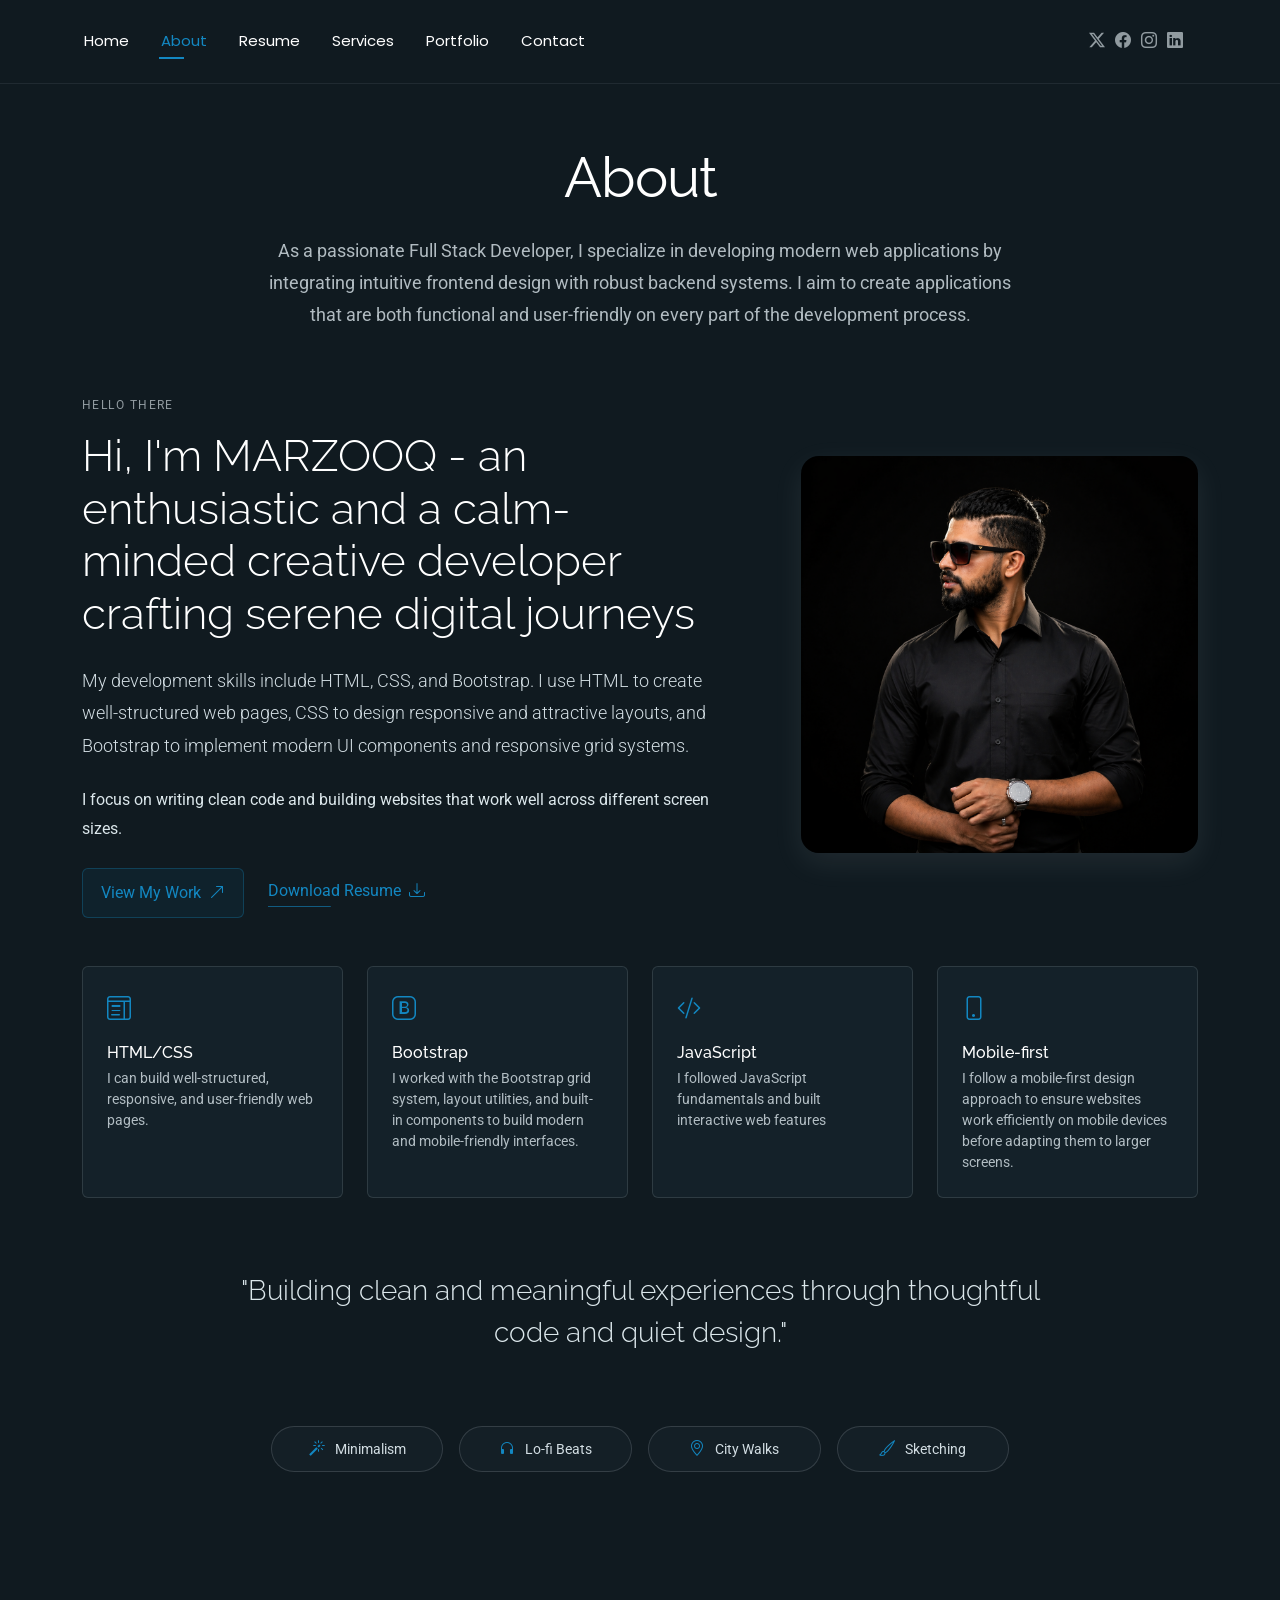
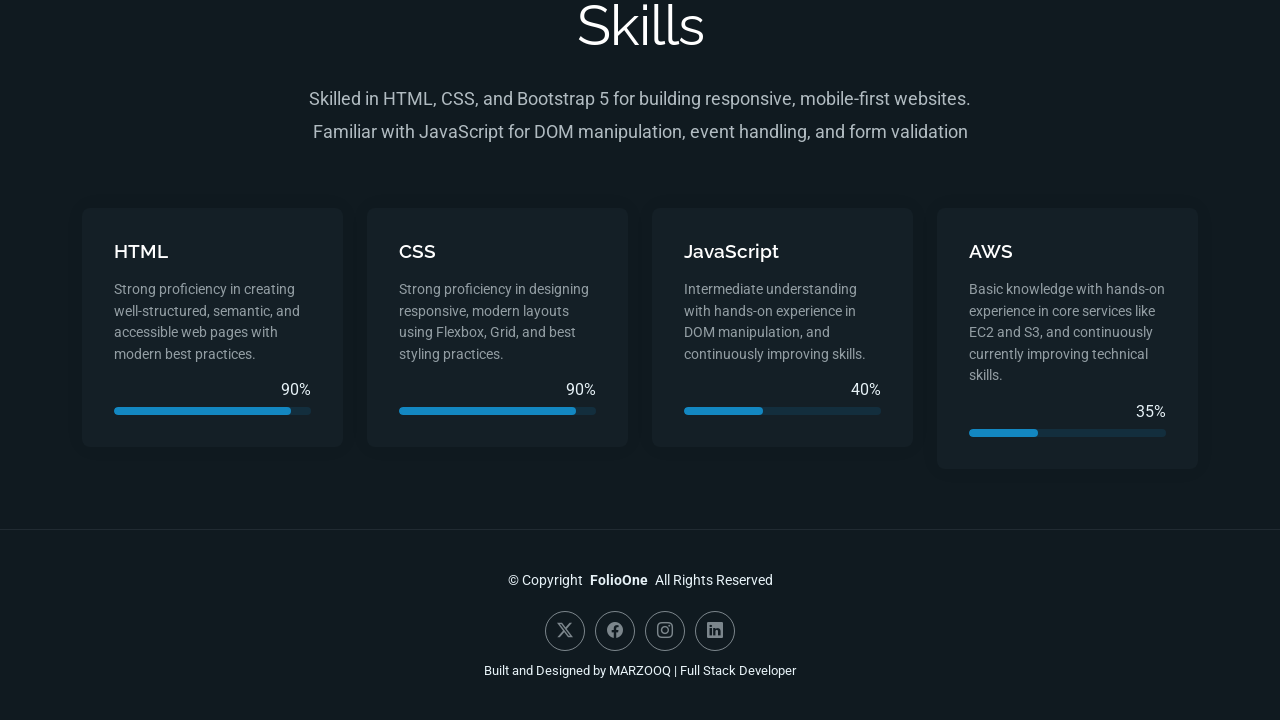
==== commit 78df37bb: "Update skill descriptions for clarity and precision" ====
--- a/about.html
+++ b/about.html
@@ -115,7 +115,7 @@
                 <a href="#portfolio" class="btn-ghost">
                   View My Work <i class="bi bi-arrow-up-right"></i>
                 </a>
-                <a href="#" class="link-underline">
+                <a href="assets/pdf/MARZOOQ C.V.pdf" download class="link-underline">
                   Download Resume <i class="bi bi-download"></i>
                 </a>
               </div>
@@ -259,7 +259,7 @@
           <div class="col-md-6 col-lg-3" data-aos="fade-up" data-aos-delay="100">
             <div class="skill-box">
               <h3>HTML</h3>
-              <p>Strong proficiency in creating well-structured, semantic, and accessible web pages with best practices.</p>
+              <p>Strong proficiency in creating well-structured, semantic, and accessible web pages with modern best practices.</p>
               <span class="text-end d-block">90%</span>
               <div class="progress">
                 <div class="progress-bar" role="progressbar" aria-valuenow="90" aria-valuemin="0" aria-valuemax="100"></div>
@@ -270,7 +270,7 @@
           <div class="col-md-6 col-lg-3" data-aos="fade-up" data-aos-delay="200">
             <div class="skill-box">
               <h3>CSS</h3>
-              <p>Strong proficiency in designing responsive, modern layouts using Flexbox, Grid, and best styling practices.</p>
+               <p>Strong proficiency in designing responsive, modern layouts using Flexbox, Grid, and best styling practices.</p>
               <span class="text-end d-block">90%</span>
               <div class="progress">
                 <div class="progress-bar" role="progressbar" aria-valuenow="90" aria-valuemin="0" aria-valuemax="100"></div>
@@ -281,7 +281,7 @@
           <div class="col-md-6 col-lg-3" data-aos="fade-up" data-aos-delay="300">
             <div class="skill-box">
               <h3>JavaScript</h3>
-              <p>Intermediate understanding with hands-on experience in DOM manipulation, ES6 features, and building interactive web functionality, continuously improving skills.</p>
+              <p>Intermediate understanding with hands-on experience in DOM manipulation, and continuously improving skills.</p>
               <span class="text-end d-block">40%</span>
               <div class="progress">
                 <div class="progress-bar" role="progressbar" aria-valuenow="40" aria-valuemin="0" aria-valuemax="100"></div>
@@ -292,7 +292,7 @@
           <div class="col-md-6 col-lg-3" data-aos="fade-up" data-aos-delay="400">
             <div class="skill-box">
               <h3>AWS</h3>
-              <p>Basic knowledge with hands-on experience in core services like EC2 and S3, currently improving skills.</p>
+             <p>Basic knowledge with hands-on experience in core services like EC2 and S3, and continuously currently improving technical skills.</p>
               <span class="text-end d-block">35%</span>
               <div class="progress">
                 <div class="progress-bar" role="progressbar" aria-valuenow="35" aria-valuemin="0" aria-valuemax="100">
@@ -526,4 +526,4 @@
 
 </body>
 
-</html>+</html>
--- a/assets/css/main.css
+++ b/assets/css/main.css
@@ -2860,4 +2860,4 @@
 --------------------------------------------------------------*/
 .starter-section {
   /* Add your styles here */
-}+}
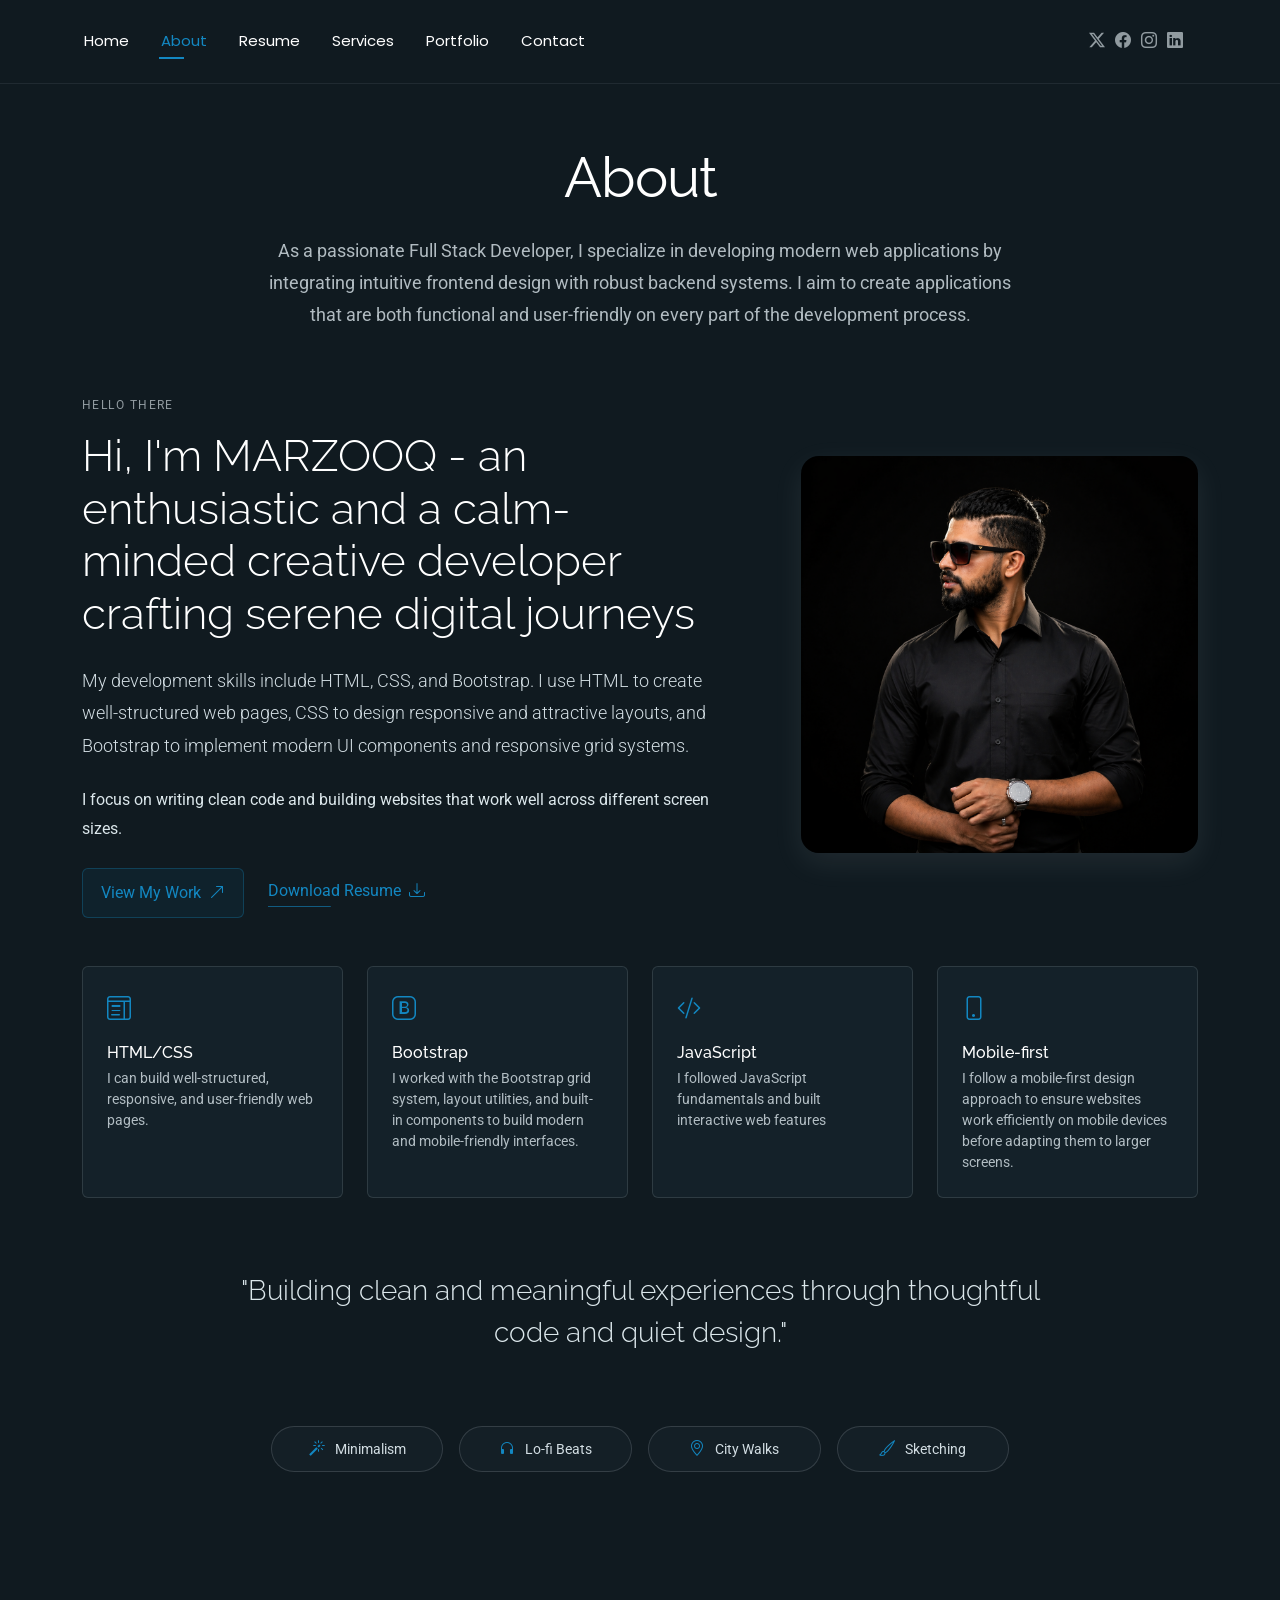
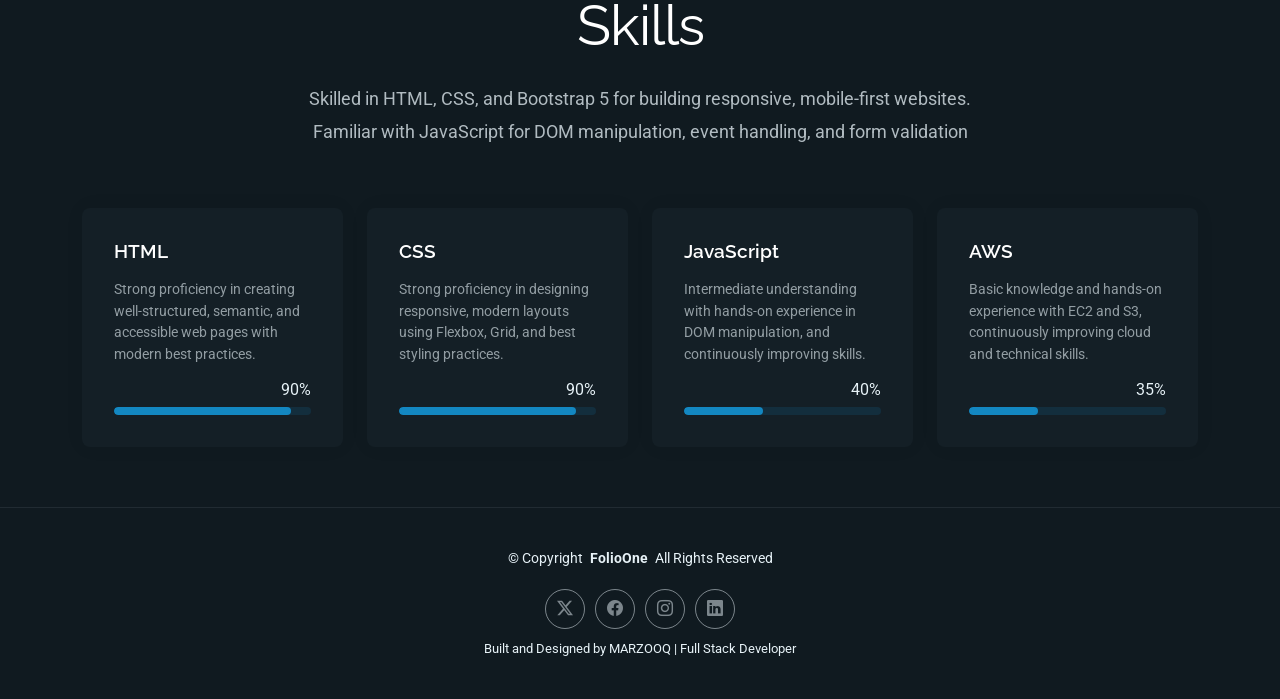
==== commit ce0a9bdc: "Refine AWS skills description in about.html" ====
--- a/about.html
+++ b/about.html
@@ -292,7 +292,7 @@
           <div class="col-md-6 col-lg-3" data-aos="fade-up" data-aos-delay="400">
             <div class="skill-box">
               <h3>AWS</h3>
-             <p>Basic knowledge with hands-on experience in core services like EC2 and S3, and continuously currently improving technical skills.</p>
+             <p>Basic knowledge and hands-on experience with EC2 and S3, continuously improving cloud and technical skills.</p>
               <span class="text-end d-block">35%</span>
               <div class="progress">
                 <div class="progress-bar" role="progressbar" aria-valuenow="35" aria-valuemin="0" aria-valuemax="100">
--- a/assets/css/main.css
+++ b/assets/css/main.css
@@ -1056,6 +1056,9 @@
   transform: translateY(-4px);
 }
 
+
+
+
 .about .skill-item {
   padding: 24px;
   border-radius: 6px;
@@ -2833,6 +2836,7 @@
   color: var(--contrast-color);
   padding: 1rem 2rem;
   border-radius: 2rem;
+  border-color: color-mix(in srgb, var(--default-color), transparent 90%);
   display: inline-flex;
   align-items: center;
   gap: 0.5rem;
@@ -2845,6 +2849,7 @@
 
 .contact .contact-form .btn:hover {
   background-color: color-mix(in srgb, var(--surface-color), transparent 70%);
+ 
 }
 
 
@@ -2854,7 +2859,6 @@
 .sent-message{
   display: none;
 }
-
 /*--------------------------------------------------------------
 # Starter Section Section
 --------------------------------------------------------------*/
